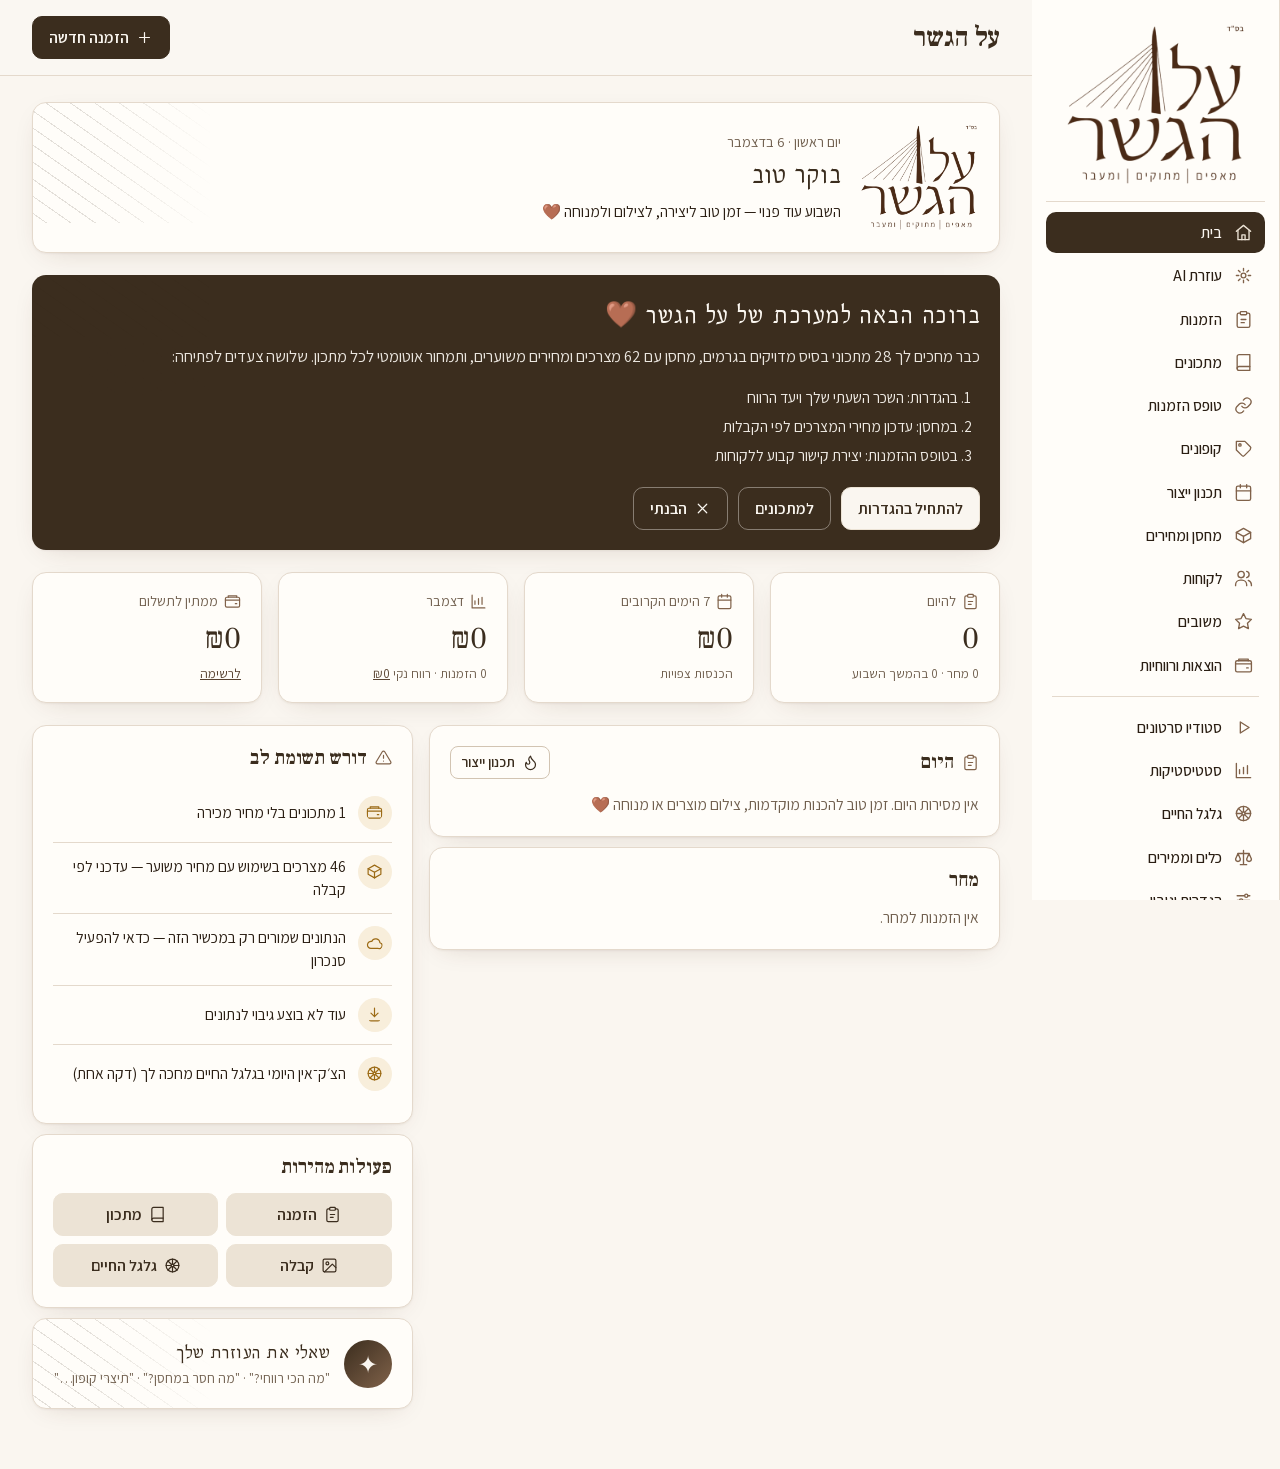
==== index.html @ c39e39f9 "﻿מתכונים: סופגניות דובאי (בצק "הסופגניות שלי" + קרם פיסטוק, גנאש וקדאיף) - מצרכים חדשים במחסן: מחית " ====
﻿<!doctype html>
<html lang="he" dir="rtl">
<head>
  <meta charset="utf-8">
  <meta name="viewport" content="width=device-width, initial-scale=1, viewport-fit=cover">
  <title>על הגשר · ניהול</title>
  <meta name="theme-color" content="#3b2d1e">
  <meta http-equiv="Content-Security-Policy" content="default-src 'self'; script-src 'self' 'wasm-unsafe-eval'; style-src 'self' 'unsafe-inline'; font-src 'self'; img-src 'self' data: blob: https://al-hagesher.github.io; connect-src 'self' blob: https://atyvnyfadjzedcdrrwpl.supabase.co; media-src 'self' blob: data:; worker-src 'self'; base-uri 'none'; object-src 'none'">
  <meta name="referrer" content="no-referrer">
  <meta name="apple-mobile-web-app-capable" content="yes">
  <meta name="apple-mobile-web-app-title" content="על הגשר">
  <link rel="icon" href="assets/icon-192.png">
  <link rel="apple-touch-icon" href="assets/apple-touch-icon.png">
  <link rel="apple-touch-startup-image" media="screen and (device-width: 430px) and (device-height: 932px) and (-webkit-device-pixel-ratio: 3) and (orientation: portrait)" href="assets/splash/1290x2796.png">
  <link rel="apple-touch-startup-image" media="screen and (device-width: 393px) and (device-height: 852px) and (-webkit-device-pixel-ratio: 3) and (orientation: portrait)" href="assets/splash/1179x2556.png">
  <link rel="apple-touch-startup-image" media="screen and (device-width: 428px) and (device-height: 926px) and (-webkit-device-pixel-ratio: 3) and (orientation: portrait)" href="assets/splash/1284x2778.png">
  <link rel="apple-touch-startup-image" media="screen and (device-width: 390px) and (device-height: 844px) and (-webkit-device-pixel-ratio: 3) and (orientation: portrait)" href="assets/splash/1170x2532.png">
  <link rel="apple-touch-startup-image" media="screen and (device-width: 375px) and (device-height: 812px) and (-webkit-device-pixel-ratio: 3) and (orientation: portrait)" href="assets/splash/1125x2436.png">
  <link rel="apple-touch-startup-image" media="screen and (device-width: 414px) and (device-height: 896px) and (-webkit-device-pixel-ratio: 3) and (orientation: portrait)" href="assets/splash/1242x2688.png">
  <link rel="apple-touch-startup-image" media="screen and (device-width: 414px) and (device-height: 896px) and (-webkit-device-pixel-ratio: 2) and (orientation: portrait)" href="assets/splash/828x1792.png">
  <link rel="apple-touch-startup-image" media="screen and (device-width: 375px) and (device-height: 667px) and (-webkit-device-pixel-ratio: 2) and (orientation: portrait)" href="assets/splash/750x1334.png">
  <link rel="apple-touch-startup-image" media="screen and (device-width: 402px) and (device-height: 874px) and (-webkit-device-pixel-ratio: 3) and (orientation: portrait)" href="assets/splash/1206x2622.png">
  <link rel="apple-touch-startup-image" media="screen and (device-width: 440px) and (device-height: 956px) and (-webkit-device-pixel-ratio: 3) and (orientation: portrait)" href="assets/splash/1320x2868.png">
  <meta name="mobile-web-app-capable" content="yes">
  <meta name="apple-mobile-web-app-status-bar-style" content="black-translucent">
  <link rel="manifest" href="manifest.webmanifest">
  <link href="css/fonts.css" rel="stylesheet">
  <link rel="stylesheet" href="css/style.css?v=202611161000">
  <script src="js/theme.js?v=202611161000"></script>
</head>
<body>
  <div id="splash" aria-hidden="true">
    <img class="splash-logo" src="assets/logo-cream.png" alt="">
    <div class="splash-shine"></div>
    <div class="splash-bar"></div>
  </div>
  <div class="app">
    <aside class="sidebar" id="sidebar">
      <a class="brand" href="#/" aria-label="על הגשר — בית"><img src="assets/logo-brown.png" alt="על הגשר — מאפים, מתוקים ומעבר"></a>
      <nav class="nav" id="nav"></nav>
      <div class="side-foot"><a href="#/settings" data-sync-status class="sync-pill off"></a></div>
    </aside>
    <div class="scrim"></div>
    <div class="main-wrap">
      <header class="topbar">
        <img class="mini-logo" src="assets/icon-192.png" alt="">
        <h1 id="pageTitle">על הגשר</h1>
        <a href="#/settings" data-sync-status class="sync-pill off sync-top" aria-label="מצב סנכרון"></a>
        <div id="topActions"></div>
      </header>
      <main id="main"></main>
    </div>
    <nav class="tabbar" id="tabbar"></nav>
  </div>
  <div id="toast" role="status"></div>
  <dialog id="modal"></dialog>

  <script src="js/core.js?v=202611161000"></script>
  <script src="js/seed.js?v=202611161000"></script>
  <script src="js/library.js?v=202611161000"></script>
  <script src="js/ui.js?v=202611161000"></script>
  <script src="js/sync.js?v=202611161000"></script>
  <script src="js/receipts.js?v=202611161000"></script>
  <script src="js/video-plan.js?v=202611161000"></script>
  <script src="js/video-analyze.js?v=202611161000"></script>
<script src="js/video-voice.js?v=202611161000"></script>
  <script src="js/music.js?v=202611161000"></script>
  <script src="js/video-render.js?v=202611161000"></script>
  <script src="js/form.js?v=202611161000"></script>
  <script src="js/pages/dashboard.js?v=202611161000"></script>
  <script src="js/pages/recipes.js?v=202611161000"></script>
  <script src="js/pages/pantry.js?v=202611161000"></script>
  <script src="js/pages/orders.js?v=202611161000"></script>
  <script src="js/pages/coupons.js?v=202611161000"></script>
  <script src="js/pages/assistant.js?v=202611161000"></script>
  <script src="js/pages/production.js?v=202611161000"></script>
  <script src="js/pages/customers.js?v=202611161000"></script>
  <script src="js/pages/feedback.js?v=202611161000"></script>
  <script src="js/pages/expenses.js?v=202611161000"></script>
  <script src="js/pages/video.js?v=202611161000"></script>
  <script src="js/pages/stats.js?v=202611161000"></script>
  <script src="js/pages/wheel.js?v=202611161000"></script>
  <script src="js/pages/tools.js?v=202611161000"></script>
  <script src="js/pages/settings.js?v=202611161000"></script>
  <script src="js/app.js?v=202611161000"></script>
</body>
</html>
---- css/fonts.css ----
/* פונטים מקומיים (OFL) — בלי תלות בשרתי גוגל, כדי שהאתר יעבוד גם מאחורי סינון */
/* hebrew */
@font-face {
  font-family: 'Assistant';
  font-style: normal;
  font-weight: 300;
  font-display: swap;
  src: url(../assets/fonts/Assistant-hebrew.woff2) format('woff2');
  unicode-range: U+0307-0308, U+0590-05FF, U+200C-2010, U+20AA, U+25CC, U+FB1D-FB4F;
}
/* latin */
@font-face {
  font-family: 'Assistant';
  font-style: normal;
  font-weight: 300;
  font-display: swap;
  src: url(../assets/fonts/Assistant-latin.woff2) format('woff2');
  unicode-range: U+0000-00FF, U+0131, U+0152-0153, U+02BB-02BC, U+02C6, U+02DA, U+02DC, U+0304, U+0308, U+0329, U+2000-206F, U+20AC, U+2122, U+2191, U+2193, U+2212, U+2215, U+FEFF, U+FFFD;
}
/* hebrew */
@font-face {
  font-family: 'Assistant';
  font-style: normal;
  font-weight: 400;
  font-display: swap;
  src: url(../assets/fonts/Assistant-hebrew.woff2) format('woff2');
  unicode-range: U+0307-0308, U+0590-05FF, U+200C-2010, U+20AA, U+25CC, U+FB1D-FB4F;
}
/* latin */
@font-face {
  font-family: 'Assistant';
  font-style: normal;
  font-weight: 400;
  font-display: swap;
  src: url(../assets/fonts/Assistant-latin.woff2) format('woff2');
  unicode-range: U+0000-00FF, U+0131, U+0152-0153, U+02BB-02BC, U+02C6, U+02DA, U+02DC, U+0304, U+0308, U+0329, U+2000-206F, U+20AC, U+2122, U+2191, U+2193, U+2212, U+2215, U+FEFF, U+FFFD;
}
/* hebrew */
@font-face {
  font-family: 'Assistant';
  font-style: normal;
  font-weight: 500;
  font-display: swap;
  src: url(../assets/fonts/Assistant-hebrew.woff2) format('woff2');
  unicode-range: U+0307-0308, U+0590-05FF, U+200C-2010, U+20AA, U+25CC, U+FB1D-FB4F;
}
/* latin */
@font-face {
  font-family: 'Assistant';
  font-style: normal;
  font-weight: 500;
  font-display: swap;
  src: url(../assets/fonts/Assistant-latin.woff2) format('woff2');
  unicode-range: U+0000-00FF, U+0131, U+0152-0153, U+02BB-02BC, U+02C6, U+02DA, U+02DC, U+0304, U+0308, U+0329, U+2000-206F, U+20AC, U+2122, U+2191, U+2193, U+2212, U+2215, U+FEFF, U+FFFD;
}
/* hebrew */
@font-face {
  font-family: 'Assistant';
  font-style: normal;
  font-weight: 600;
  font-display: swap;
  src: url(../assets/fonts/Assistant-hebrew.woff2) format('woff2');
  unicode-range: U+0307-0308, U+0590-05FF, U+200C-2010, U+20AA, U+25CC, U+FB1D-FB4F;
}
/* latin */
@font-face {
  font-family: 'Assistant';
  font-style: normal;
  font-weight: 600;
  font-display: swap;
  src: url(../assets/fonts/Assistant-latin.woff2) format('woff2');
  unicode-range: U+0000-00FF, U+0131, U+0152-0153, U+02BB-02BC, U+02C6, U+02DA, U+02DC, U+0304, U+0308, U+0329, U+2000-206F, U+20AC, U+2122, U+2191, U+2193, U+2212, U+2215, U+FEFF, U+FFFD;
}
/* hebrew */
@font-face {
  font-family: 'Assistant';
  font-style: normal;
  font-weight: 700;
  font-display: swap;
  src: url(../assets/fonts/Assistant-hebrew.woff2) format('woff2');
  unicode-range: U+0307-0308, U+0590-05FF, U+200C-2010, U+20AA, U+25CC, U+FB1D-FB4F;
}
/* latin */
@font-face {
  font-family: 'Assistant';
  font-style: normal;
  font-weight: 700;
  font-display: swap;
  src: url(../assets/fonts/Assistant-latin.woff2) format('woff2');
  unicode-range: U+0000-00FF, U+0131, U+0152-0153, U+02BB-02BC, U+02C6, U+02DA, U+02DC, U+0304, U+0308, U+0329, U+2000-206F, U+20AC, U+2122, U+2191, U+2193, U+2212, U+2215, U+FEFF, U+FFFD;
}
/* hebrew */
@font-face {
  font-family: 'Bellefair';
  font-style: normal;
  font-weight: 400;
  font-display: swap;
  src: url(../assets/fonts/Bellefair-hebrew.woff2) format('woff2');
  unicode-range: U+0307-0308, U+0590-05FF, U+200C-2010, U+20AA, U+25CC, U+FB1D-FB4F;
}
/* latin */
@font-face {
  font-family: 'Bellefair';
  font-style: normal;
  font-weight: 400;
  font-display: swap;
  src: url(../assets/fonts/Bellefair-latin.woff2) format('woff2');
  unicode-range: U+0000-00FF, U+0131, U+0152-0153, U+02BB-02BC, U+02C6, U+02DA, U+02DC, U+0304, U+0308, U+0329, U+2000-206F, U+20AC, U+2122, U+2191, U+2193, U+2212, U+2215, U+FEFF, U+FFFD;
}
/* hebrew */
@font-face {
  font-family: 'Frank Ruhl Libre';
  font-style: normal;
  font-weight: 400;
  font-display: swap;
  src: url(../assets/fonts/FrankRuhlLibre-hebrew.woff2) format('woff2');
  unicode-range: U+0307-0308, U+0590-05FF, U+200C-2010, U+20AA, U+25CC, U+FB1D-FB4F;
}
/* latin */
@font-face {
  font-family: 'Frank Ruhl Libre';
  font-style: normal;
  font-weight: 400;
  font-display: swap;
  src: url(../assets/fonts/FrankRuhlLibre-latin.woff2) format('woff2');
  unicode-range: U+0000-00FF, U+0131, U+0152-0153, U+02BB-02BC, U+02C6, U+02DA, U+02DC, U+0304, U+0308, U+0329, U+2000-206F, U+20AC, U+2122, U+2191, U+2193, U+2212, U+2215, U+FEFF, U+FFFD;
}
/* hebrew */
@font-face {
  font-family: 'Frank Ruhl Libre';
  font-style: normal;
  font-weight: 500;
  font-display: swap;
  src: url(../assets/fonts/FrankRuhlLibre-hebrew.woff2) format('woff2');
  unicode-range: U+0307-0308, U+0590-05FF, U+200C-2010, U+20AA, U+25CC, U+FB1D-FB4F;
}
/* latin */
@font-face {
  font-family: 'Frank Ruhl Libre';
  font-style: normal;
  font-weight: 500;
  font-display: swap;
  src: url(../assets/fonts/FrankRuhlLibre-latin.woff2) format('woff2');
  unicode-range: U+0000-00FF, U+0131, U+0152-0153, U+02BB-02BC, U+02C6, U+02DA, U+02DC, U+0304, U+0308, U+0329, U+2000-206F, U+20AC, U+2122, U+2191, U+2193, U+2212, U+2215, U+FEFF, U+FFFD;
}
/* hebrew */
@font-face {
  font-family: 'Frank Ruhl Libre';
  font-style: normal;
  font-weight: 700;
  font-display: swap;
  src: url(../assets/fonts/FrankRuhlLibre-hebrew.woff2) format('woff2');
  unicode-range: U+0307-0308, U+0590-05FF, U+200C-2010, U+20AA, U+25CC, U+FB1D-FB4F;
}
/* latin */
@font-face {
  font-family: 'Frank Ruhl Libre';
  font-style: normal;
  font-weight: 700;
  font-display: swap;
  src: url(../assets/fonts/FrankRuhlLibre-latin.woff2) format('woff2');
  unicode-range: U+0000-00FF, U+0131, U+0152-0153, U+02BB-02BC, U+02C6, U+02DA, U+02DC, U+0304, U+0308, U+0329, U+2000-206F, U+20AC, U+2122, U+2191, U+2193, U+2212, U+2215, U+FEFF, U+FFFD;
}
---- css/style.css ----
/* על הגשר — מערכת עיצוב לפי הלוגו: חום עמוק, נייר שמנת, קווי כבלים דקים */
:root {
  /* חום שוקולדי קהה — בלי גוון אדום, עמוק ומשוחק */
  --brown: #3b2d1e;
  --brown-2: #5a4432;
  --brown-3: #80624a;
  --caramel: #a8805a;
  --sand: #ece3d5;
  --sand-2: #f3ece2;
  --cream: #faf6f0;
  --paper: #fffdf9;
  --line: #e4d9cc;
  --line-2: #d2c4b2;
  --ink: #2a1e13;
  --muted: #705f4e;
  --ok: #4c7445; --ok-bg: #e9f1e4;
  --warn: #9c6b16; --warn-bg: #f8eedb;
  --bad: #a13d2d; --bad-bg: #f7e4df;
  --info: #496a87; --info-bg: #e6edf4;
  --serif: 'Frank Ruhl Libre', 'David', 'Times New Roman', serif;
  --sans: 'Assistant', 'Arial Hebrew', Arial, sans-serif;
  --display: 'Bellefair', 'Frank Ruhl Libre', serif;
  --r: 14px; --r-sm: 9px;
  --shadow: 0 1px 2px rgba(74, 42, 22, .05), 0 8px 28px -14px rgba(74, 42, 22, .22);
  --side: 248px;
  --field: #fff; --topbar: rgba(250, 247, 242, .92); --muted-bg: #eeeae5; --muted-fg: #7c7067; --cool: #ddd2c4; --glass: rgba(255, 253, 250, .9);
  color-scheme: light;
}
/* מצב כהה — אוטומטי לפי המכשיר, או ידני מההגדרות */
@media (prefers-color-scheme: dark) {
  :root:not([data-theme="light"]) {
    --brown: #ecd9c3; --brown-2: #dcc2a3; --brown-3: #c89f78; --caramel: #cf9d70;
    --sand: #3a2d23; --sand-2: #2d231c; --cream: #17110d; --paper: #211913; --line: #382b22; --line-2: #4b3b2f;
    --ink: #f2e8dc; --muted: #ab9683;
    --ok: #a3c999; --ok-bg: #23301f; --warn: #e3b763; --warn-bg: #362812; --bad: #f0a08d; --bad-bg: #3b1f19; --info: #a5c0d8; --info-bg: #1d2934;
    --field: #1a140f; --topbar: rgba(23, 17, 13, .9); --muted-bg: #2d2620; --muted-fg: #b3a597; --cool: #4a3c31; --glass: rgba(33, 25, 19, .9);
    --shadow: 0 1px 2px rgba(0, 0, 0, .3), 0 8px 28px -14px rgba(0, 0, 0, .6);
    color-scheme: dark;
  }
}
:root[data-theme="dark"] {
  --brown: #ecd9c3; --brown-2: #dcc2a3; --brown-3: #c89f78; --caramel: #cf9d70;
  --sand: #3a2d23; --sand-2: #2d231c; --cream: #17110d; --paper: #211913; --line: #382b22; --line-2: #4b3b2f;
  --ink: #f2e8dc; --muted: #ab9683;
  --ok: #a3c999; --ok-bg: #23301f; --warn: #e3b763; --warn-bg: #362812; --bad: #f0a08d; --bad-bg: #3b1f19; --info: #a5c0d8; --info-bg: #1d2934;
  --field: #1a140f; --topbar: rgba(23, 17, 13, .9); --muted-bg: #2d2620; --muted-fg: #b3a597; --cool: #4a3c31; --glass: rgba(33, 25, 19, .9);
  --shadow: 0 1px 2px rgba(0, 0, 0, .3), 0 8px 28px -14px rgba(0, 0, 0, .6);
  color-scheme: dark;
}
/* במצב כהה — הלוגו בגרסת השמנת */
@media (prefers-color-scheme: dark) { :root:not([data-theme="light"]) .brand img, :root:not([data-theme="light"]) .hero-logo { content: url(../assets/logo-cream.png); } }
:root[data-theme="dark"] .brand img, :root[data-theme="dark"] .hero-logo { content: url(../assets/logo-cream.png); }
* { box-sizing: border-box; }
html, body { margin: 0; }
html { overflow-x: clip; }
body {
  font-family: var(--sans); color: var(--ink); background: var(--cream);
  font-size: 15.5px; line-height: 1.5; -webkit-font-smoothing: antialiased;
}
h1, h2, h3, h4 { font-family: var(--serif); color: var(--brown); font-weight: 500; margin: 0; line-height: 1.25; letter-spacing: -0.005em; }
h1 { font-weight: 700; letter-spacing: -0.015em; }
h2 { font-size: 1.5rem; font-weight: 600; } h3 { font-size: 1.2rem; font-weight: 600; } h4 { font-size: 1.02rem; font-weight: 600; }
/* פונט תצוגה — לכותרות חשובות (לוגו, hero, כרטיסי AI) */
.display, .brand-title { font-family: var(--display); font-weight: 400; letter-spacing: 0.01em; }
a { color: var(--brown-2); }
button, input, select, textarea { font: inherit; color: inherit; }
img { max-width: 100%; }
.num, .money { font-variant-numeric: tabular-nums; }
.muted { color: var(--muted); }
.small { font-size: .85rem; }
.nowrap { white-space: nowrap; }
.hide { display: none !important; }
.ic { width: 18px; height: 18px; flex: none; }
.kpi .lbl .ic, .card-h h3 .ic { width: 17px; height: 17px; color: var(--brown-3); }
svg.inl { width: 15px; height: 15px; vertical-align: -2px; }

/* ---------- מסך פתיחה ---------- */
#splash {
  /* זהה למסך הפתיחה של הטלפון (assets/splash) — כך המעבר חלק, בלי "לוגו מודבק על דף לבן" */
  position: fixed; inset: 0; z-index: 1000; overflow: hidden;
  background: radial-gradient(ellipse 75% 60% at 50% 42%, #503c28 0%, #3b2d1e 55%, #26180e 100%);
  transition: opacity .55s ease, visibility .55s; animation: splashFailsafe 0s 5s forwards;
}
#splash.done { opacity: 0; visibility: hidden; }
#splash.done .splash-logo { transform: translate(-50%, -50%) scale(1.04); }
#splash .splash-logo {
  position: absolute; top: 42%; left: 50%; transform: translate(-50%, -50%); width: min(56vw, 340px);
  transition: transform .55s ease; filter: drop-shadow(0 6px 24px rgba(0, 0, 0, .25));
}
/* ברק עדין שעובר על הלוגו */
#splash .splash-shine {
  position: absolute; top: 42%; left: 50%; transform: translate(-50%, -50%); width: min(56vw, 340px); aspect-ratio: 900 / 812; pointer-events: none;
  -webkit-mask: url(../assets/logo-cream.png) center / contain no-repeat; mask: url(../assets/logo-cream.png) center / contain no-repeat;
  background: linear-gradient(105deg, transparent 35%, rgba(255, 245, 230, .85) 50%, transparent 65%) -150% 0 / 250% 100% no-repeat;
  animation: splashShine 1.6s .2s ease-in-out both;
}
#splash .splash-bar { position: absolute; left: 50%; bottom: calc(14% + env(safe-area-inset-bottom)); transform: translateX(-50%); width: 84px; height: 2px; border-radius: 2px; background: rgba(244, 232, 216, .18); overflow: hidden; }
#splash .splash-bar::after { content: ''; position: absolute; top: 0; bottom: 0; width: 40%; background: #f4e8d8; border-radius: 2px; animation: splashBar 1.2s ease-in-out infinite; }
@keyframes splashShine { to { background-position: 250% 0; } }
@keyframes splashBar { from { right: -40%; } to { right: 100%; } }
@keyframes splashFailsafe { to { opacity: 0; visibility: hidden; } }

/* כותרת הבית */
.hero { display: flex; align-items: center; gap: 18px; padding: 22px 24px; }
.hero .hero-logo { width: 120px; flex: none; }
.hero .hero-date { color: var(--muted); font-size: .9rem; }
.hero h2 { font-size: 1.7rem; margin: 2px 0 6px; }
.hero p { margin: 0; color: var(--ink); }

/* ---------- מבנה ---------- */
.app { display: flex; min-height: 100vh; }
.sidebar {
  width: var(--side); flex: 0 0 var(--side); background: var(--paper); border-inline-start: 1px solid var(--line);
  position: sticky; top: 0; height: 100vh; display: flex; flex-direction: column; padding: 18px 14px; overflow-y: auto;
}
.brand { display: block; padding: 4px 18px 14px; border-bottom: 1px solid var(--line); margin-bottom: 10px; }
.brand img { width: 100%; display: block; }
.nav a {
  display: flex; align-items: center; gap: 12px; padding: 9px 12px; border-radius: 10px; color: var(--ink);
  text-decoration: none; font-weight: 500; margin-bottom: 2px; transition: background .15s;
}
.nav a svg { width: 19px; height: 19px; color: var(--brown-3); flex: none; }
.nav a:hover { background: var(--sand-2); }
.nav a.active { background: var(--brown); color: var(--cream); }
.nav a.active svg { color: var(--sand); }
.nav .sep { height: 1px; background: var(--line); margin: 10px 6px; }
.side-foot { margin-top: auto; padding: 12px 8px 0; font-size: .8rem; color: var(--muted); }
.main-wrap { flex: 1; min-width: 0; display: flex; flex-direction: column; }
.topbar {
  position: sticky; top: 0; z-index: 20; background: var(--topbar); backdrop-filter: blur(8px);
  display: flex; align-items: center; gap: 12px; padding: 16px 32px; border-bottom: 1px solid var(--line);
}
.topbar h1 { font-size: 1.7rem; flex: 1; }
/* אפליקציה מותקנת באייפון: התוכן מתחת לשורת המצב */
.topbar { padding-top: max(16px, env(safe-area-inset-top)); }
.sidebar { padding-top: max(18px, env(safe-area-inset-top)); }
.topbar .mini-logo { display: none; height: 38px; border-radius: 9px; }
#topActions { display: flex; gap: 8px; flex-wrap: wrap; }
main { padding: 26px 32px 60px; max-width: 1280px; width: 100%; }
.tabbar { display: none; }

/* קווי כבלים דקורטיביים — מוטיב הגשר */
.cables { position: relative; overflow: hidden; }
.cables::after {
  content: ''; position: absolute; inset-inline-end: -10px; top: -10px; width: 190px; height: 130px; pointer-events: none; opacity: .14;
  background: repeating-linear-gradient(35deg, transparent 0 13px, var(--brown) 13px 14px);
  -webkit-mask-image: linear-gradient(to left, transparent, #000 70%); mask-image: linear-gradient(to left, transparent, #000 70%);
}

/* ---------- רכיבים ---------- */
.grid { display: grid; gap: 16px; }
.g2 { grid-template-columns: repeat(2, minmax(0, 1fr)); }
.g3 { grid-template-columns: repeat(3, minmax(0, 1fr)); }
.g4 { grid-template-columns: repeat(4, minmax(0, 1fr)); }
.span2 { grid-column: span 2; }
.card { background: var(--paper); border: 1px solid var(--line); border-radius: var(--r); padding: 20px; box-shadow: var(--shadow); min-width: 0; }
.card.flat { box-shadow: none; }
.card-h { display: flex; align-items: center; justify-content: space-between; gap: 10px; margin-bottom: 14px; flex-wrap: wrap; }
.card-h h3 { display: flex; align-items: center; gap: 8px; }
.section { margin-bottom: 22px; }
.row { display: flex; align-items: center; gap: 10px; flex-wrap: wrap; }
.row.between { justify-content: space-between; }
.stack > * + * { margin-top: 10px; }
.spacer { flex: 1; }
.divider { height: 1px; background: var(--line); margin: 16px 0; }

.kpi { padding: 18px 20px; }
.kpi .lbl { color: var(--muted); font-size: .88rem; display: flex; align-items: center; gap: 6px; }
.kpi .val { font-family: var(--serif); font-size: 1.9rem; color: var(--brown); margin-top: 4px; font-variant-numeric: tabular-nums; }
.kpi .sub { font-size: .82rem; color: var(--muted); margin-top: 2px; }
.kpi .val.ok { color: var(--ok); } .kpi .val.bad { color: var(--bad); }

.btn {
  display: inline-flex; align-items: center; justify-content: center; gap: 7px; border: 1px solid var(--brown); background: var(--brown);
  color: var(--cream); padding: 9px 16px; border-radius: 10px; cursor: pointer; font-weight: 600; text-decoration: none; white-space: nowrap;
  transition: transform .08s, background .15s; min-height: 40px;
}
.btn:hover { background: var(--brown-2); }
.btn:active { transform: translateY(1px); }
.btn svg { width: 17px; height: 17px; }
.btn.ghost { background: transparent; color: var(--brown); border-color: var(--line-2); }
.btn.ghost:hover { background: var(--sand-2); }
.btn.soft { background: var(--sand); color: var(--brown); border-color: var(--sand); }
.btn.soft:hover { background: var(--line); }
.btn.danger { background: transparent; color: var(--bad); border-color: #e3c3bb; }
.btn.danger:hover { background: var(--bad-bg); }
.qa .btn { white-space: normal; min-width: 0; text-align: center; }
.day-row { display: flex; align-items: center; gap: 8px; padding: 6px 0; border-bottom: 1px solid var(--line); flex-wrap: wrap; }
.day-row input[type=time] { width: auto; flex: 1; min-width: 92px; }
.donut-wrap { display: flex; gap: 20px; align-items: center; flex-wrap: wrap; }
.btn.sm { padding: 5px 10px; min-height: 32px; font-size: .88rem; border-radius: 8px; }
.btn.wa { background: #2f7d4f; border-color: #2f7d4f; color: #fff; }
.icon-btn { background: none; border: 0; cursor: pointer; padding: 6px; border-radius: 8px; color: var(--brown-3); display: inline-flex; }
.icon-btn:hover { background: var(--sand-2); color: var(--brown); }
.icon-btn svg { width: 19px; height: 19px; }

.badge { display: inline-flex; align-items: center; gap: 4px; padding: 2px 10px; border-radius: 99px; font-size: .8rem; font-weight: 600; white-space: nowrap; background: var(--sand); color: var(--brown); }
.badge.ok { background: var(--ok-bg); color: var(--ok); }
.badge.warn { background: var(--warn-bg); color: var(--warn); }
.badge.bad { background: var(--bad-bg); color: var(--bad); }
.badge.info { background: var(--info-bg); color: var(--info); }
.badge.muted { background: var(--muted-bg); color: var(--muted-fg); }
.badge.brown { background: var(--brown); color: var(--cream); }
.chip { display: inline-block; padding: 2px 9px; border: 1px solid var(--line-2); border-radius: 99px; font-size: .8rem; color: var(--brown-2); }

/* טפסים */
.field { display: flex; flex-direction: column; gap: 5px; min-width: 0; }
.field > span { font-size: .85rem; color: var(--muted); font-weight: 600; }
.field small { color: var(--muted); font-size: .78rem; }
input[type=text], input[type=number], input[type=tel], input[type=date], input[type=time], input[type=search], input[type=url], input:not([type]), select, textarea {
  width: 100%; border: 1px solid var(--line-2); background: var(--field); border-radius: var(--r-sm); padding: 9px 11px; min-height: 40px;
  outline: none; transition: border .15s, box-shadow .15s;
}
textarea { resize: vertical; min-height: 70px; }
input:focus, select:focus, textarea:focus { border-color: var(--brown-3); box-shadow: 0 0 0 3px rgba(143, 96, 63, .15); }
input[type=number] { direction: ltr; text-align: right; }
input[type=tel] { direction: ltr; text-align: right; }
input[type=range] { width: 100%; accent-color: var(--brown); }
input[type=checkbox] { accent-color: var(--brown); width: 17px; height: 17px; }
.form-grid { display: grid; grid-template-columns: repeat(2, minmax(0, 1fr)); gap: 12px 14px; }
.form-grid.c3 { grid-template-columns: repeat(3, minmax(0, 1fr)); }
.form-grid.c4 { grid-template-columns: repeat(4, minmax(0, 1fr)); }
.form-grid .full { grid-column: 1 / -1; }
.seg { display: inline-flex; background: var(--sand-2); border: 1px solid var(--line); border-radius: 10px; padding: 3px; gap: 2px; flex-wrap: wrap; }
.seg button { border: 0; background: none; padding: 6px 13px; border-radius: 8px; cursor: pointer; font-weight: 600; color: var(--muted); }
.seg button.on { background: var(--paper); color: var(--brown); box-shadow: 0 1px 3px rgba(74, 42, 22, .15); }
.search { position: relative; flex: 1; min-width: 180px; max-width: 360px; }
.search svg { position: absolute; inset-inline-start: 11px; top: 50%; transform: translateY(-50%); width: 17px; color: var(--muted); }
.search input { padding-inline-start: 36px; }

/* טבלאות */
.table-wrap { overflow-x: auto; margin: 0 -4px; }
table { width: 100%; border-collapse: collapse; }
th { text-align: start; font-weight: 600; font-size: .82rem; color: var(--muted); padding: 8px 10px; border-bottom: 1px solid var(--line); white-space: nowrap; }
td { padding: 10px; border-bottom: 1px solid var(--line); vertical-align: middle; }
tr:last-child td { border-bottom: 0; }
tbody tr.click { cursor: pointer; }
tbody tr.click:hover { background: var(--sand-2); }
td.n, th.n { text-align: end; font-variant-numeric: tabular-nums; white-space: nowrap; }
tfoot td { font-weight: 700; border-top: 2px solid var(--line-2); }

/* רשימות */
.list-item { display: flex; align-items: center; gap: 12px; padding: 12px 4px; border-bottom: 1px solid var(--line); }
.list-item:last-child { border-bottom: 0; }
.list-item.click { cursor: pointer; border-radius: 8px; padding-inline: 8px; }
.list-item.click:hover { background: var(--sand-2); }
.list-item .main { flex: 1; min-width: 0; }
.list-item .t { font-weight: 600; }
.list-item .s { font-size: .85rem; color: var(--muted); overflow: hidden; text-overflow: ellipsis; white-space: nowrap; }
.date-box { width: 50px; flex: none; text-align: center; border: 1px solid var(--line-2); border-radius: 10px; padding: 4px 0; background: var(--paper); }
.date-box b { display: block; font-family: var(--serif); font-size: 1.25rem; color: var(--brown); line-height: 1.1; }
.date-box span { font-size: .72rem; color: var(--muted); }
.empty { text-align: center; padding: 34px 16px; color: var(--muted); }
.empty h3 { margin-bottom: 6px; }

/* מתכונים */
.recipe-grid { display: grid; grid-template-columns: repeat(auto-fill, minmax(240px, 1fr)); gap: 16px; }
.recipe-card { padding: 0; overflow: hidden; cursor: pointer; transition: transform .15s, box-shadow .15s; display: flex; flex-direction: column; }
.recipe-card:hover { transform: translateY(-2px); }
.recipe-card .ph { aspect-ratio: 16/10; background: var(--sand-2); display: flex; align-items: center; justify-content: center; overflow: hidden; position: relative; }
.recipe-card .ph img { width: 100%; height: 100%; object-fit: cover; }
.recipe-card .ph .init { font-family: var(--serif); font-size: 2.6rem; color: var(--caramel); }
.recipe-card .body { padding: 14px 16px 16px; display: flex; flex-direction: column; gap: 6px; flex: 1; }
.recipe-card .meta { display: flex; gap: 12px; font-size: .84rem; color: var(--muted); flex-wrap: wrap; }
.recipe-card .meta span { display: inline-flex; align-items: center; gap: 4px; }
.recipe-card .meta svg { width: 14px; height: 14px; }
.recipe-card .fav { position: absolute; top: 8px; inset-inline-start: 8px; background: var(--glass); border-radius: 50%; }
.fav.on svg { fill: var(--caramel); color: var(--caramel); }
.recipe-hero { display: grid; grid-template-columns: 300px 1fr; gap: 22px; align-items: start; }
.recipe-hero .ph { aspect-ratio: 4/3; border-radius: var(--r); overflow: hidden; background: var(--sand-2); display: flex; align-items: center; justify-content: center; }
.recipe-hero .ph img { width: 100%; height: 100%; object-fit: cover; }
.install-steps { margin: 0; padding-inline-start: 20px; line-height: 2; }
.photo-edit { position: relative; }
.photo-actions { position: absolute; inset-inline: 10px; bottom: 10px; display: flex; gap: 6px; flex-wrap: wrap; justify-content: flex-start; }
.photo-actions .btn { box-shadow: 0 2px 10px rgba(0, 0, 0, .25); }
.photo-actions .btn.ghost { background: var(--glass); }
.cols-main { grid-template-columns: minmax(0, 1.5fr) minmax(0, 1fr); }
.form-grid.c5 { grid-template-columns: repeat(5, minmax(0, 1fr)); }
@media (max-width: 860px) { .cols-main { grid-template-columns: minmax(0, 1fr); } .form-grid.c5 { grid-template-columns: repeat(2, minmax(0, 1fr)); } }
.recipe-cols { grid-template-columns: minmax(0, 1.25fr) minmax(0, 1fr); }
@media (max-width: 1180px) { .recipe-cols { grid-template-columns: minmax(0, 1fr); } }
.ing-table td { padding: 8px 6px; }
.ing-table .q { font-weight: 700; color: var(--brown); white-space: nowrap; font-variant-numeric: tabular-nums; }
.ing-section td { background: var(--sand-2); font-family: var(--serif); color: var(--brown); font-size: 1rem; padding: 6px 8px; }
.steps { counter-reset: s; list-style: none; padding: 0; margin: 0; }
.steps li { counter-increment: s; position: relative; padding: 4px 42px 12px 0; }
.steps li::before {
  content: counter(s); position: absolute; right: 0; top: 2px; width: 28px; height: 28px; border-radius: 50%;
  border: 1px solid var(--brown-3); color: var(--brown); font-family: var(--serif); display: flex; align-items: center; justify-content: center; font-size: .95rem;
}
.time-bar { display: flex; height: 12px; border-radius: 99px; overflow: hidden; background: var(--sand); }
.time-bar i { display: block; height: 100%; }
.legend { display: flex; flex-wrap: wrap; gap: 6px 14px; font-size: .82rem; color: var(--muted); }
.legend span { display: inline-flex; align-items: center; gap: 5px; }
.legend i { width: 10px; height: 10px; border-radius: 3px; display: inline-block; }
.cost-row { display: flex; justify-content: space-between; padding: 6px 0; border-bottom: 1px dashed var(--line); }
.cost-row:last-child { border: 0; }
.cost-row.total { font-weight: 700; color: var(--brown); border-top: 1px solid var(--line-2); border-bottom: 0; margin-top: 4px; padding-top: 10px; }
.verdict { border-radius: var(--r); padding: 16px 18px; display: flex; gap: 14px; align-items: center; }
.verdict.ok { background: var(--ok-bg); color: var(--ok); }
.verdict.warn { background: var(--warn-bg); color: var(--warn); }
.verdict.bad { background: var(--bad-bg); color: var(--bad); }
.verdict.none { background: var(--sand-2); color: var(--brown); }
.verdict .big { font-family: var(--serif); font-size: 1.9rem; line-height: 1; }
.price-tiers { display: grid; grid-template-columns: repeat(3, 1fr); gap: 10px; }
.price-tiers > div { border: 1px solid var(--line); border-radius: 12px; padding: 12px; text-align: center; background: var(--paper); }
.price-tiers > div.rec { border-color: var(--brown); box-shadow: 0 0 0 1px var(--brown) inset; }
.price-tiers b { display: block; font-family: var(--serif); font-size: 1.5rem; color: var(--brown); }
.price-tiers span { font-size: .8rem; color: var(--muted); }

/* עורך מצרכים במתכון */
.line-row { display: grid; grid-template-columns: minmax(0, 2.2fr) 90px 100px minmax(0, 1.2fr) 34px; gap: 8px; align-items: center; margin-bottom: 8px; }
.line-row.head { font-size: .78rem; color: var(--muted); font-weight: 600; margin-bottom: 4px; }
.rc-row { display: grid; grid-template-columns: minmax(0, 1.4fr) minmax(0, 1.4fr) 170px 90px 34px; gap: 8px; align-items: center; margin-bottom: 8px; }
.rc-row.head { margin-bottom: 4px; font-weight: 600; }
@media (max-width: 860px) { .rc-row { grid-template-columns: minmax(0, 1fr) minmax(0, 1fr); padding: 8px; border: 1px solid var(--line); border-radius: 10px; } .rc-row.head { display: none; } .rc-row > :nth-child(5) { justify-self: end; } }
.item-row { display: block; padding: 10px; border: 1px solid var(--line); border-radius: 10px; margin-bottom: 8px; background: #fff; }
.item-row .item-main { display: grid; grid-template-columns: minmax(0, 2.4fr) 80px 100px 90px 34px; gap: 8px; align-items: center; }
.item-row .item-desc { width: 100%; margin-top: 6px; font-size: .9rem; padding: 6px 8px; border: 1px solid var(--line); border-radius: 8px; box-sizing: border-box; resize: vertical; min-height: 34px; font-family: inherit; }
.pick-list { max-height: 55vh; overflow-y: auto; border: 1px solid var(--line); border-radius: 10px; padding: 4px; }
.pick-row { display: flex; align-items: center; gap: 10px; padding: 8px 10px; border-radius: 8px; cursor: pointer; }
.pick-row:hover { background: var(--cream); }
.pick-row input[type=checkbox] { width: 18px; height: 18px; accent-color: var(--brown); }
.pick-row .pr-name { flex: 1; }
.pick-row .pr-price { color: var(--muted); font-variant-numeric: tabular-nums; }

/* עוזרת AI */
.assistant-wrap { display: flex; flex-direction: column; height: calc(100vh - 160px); max-height: 900px; }
.chat-box { flex: 1; overflow-y: auto; padding: 16px; display: flex; flex-direction: column; gap: 10px; background: var(--cream); border-radius: 14px; border: 1px solid var(--line); margin-bottom: 10px; }
.chat-empty { text-align: center; padding: 30px 10px; }
.chat-suggestions { display: flex; flex-wrap: wrap; gap: 8px; justify-content: center; margin-top: 14px; }
.msg { max-width: 85%; padding: 10px 14px; border-radius: 14px; line-height: 1.5; word-wrap: break-word; white-space: normal; }
.msg-u { align-self: flex-start; background: var(--brown); color: var(--cream); border-bottom-right-radius: 4px; }
.msg-a { align-self: flex-end; background: #fff; border: 1px solid var(--line); border-bottom-left-radius: 4px; }
.msg-a.err { border-color: var(--bad); color: var(--bad); }
.msg-a code { background: var(--cream); padding: 1px 6px; border-radius: 4px; font-family: ui-monospace, monospace; font-size: .92em; }
.msg-a.loading { display: inline-flex; gap: 6px; }
.msg-a.loading span { width: 8px; height: 8px; background: var(--brown); border-radius: 50%; opacity: .3; animation: dot 1.4s infinite; }
.msg-a.loading span:nth-child(2) { animation-delay: .2s; } .msg-a.loading span:nth-child(3) { animation-delay: .4s; }
@keyframes dot { 0%, 80%, 100% { opacity: .3; transform: scale(.8); } 40% { opacity: 1; transform: scale(1); } }
.chat-input { display: flex; gap: 8px; align-items: flex-end; }
.chat-input textarea { flex: 1; padding: 10px 12px; border: 1px solid var(--line); border-radius: 12px; font-family: inherit; font-size: 1rem; resize: none; min-height: 44px; max-height: 180px; }
.msg-tool { align-self: center; max-width: 92%; background: #fff8ef; border: 1px solid var(--caramel); border-radius: 10px; padding: 8px 12px; font-size: .88rem; color: var(--brown); }
.msg-tool.err { background: #fff0ef; border-color: var(--bad); color: var(--bad); }
.msg-tool details summary { cursor: pointer; }
.msg-tool pre { background: var(--cream); padding: 8px; border-radius: 6px; overflow-x: auto; max-height: 200px; overflow-y: auto; }
.msg-approval { align-self: center; max-width: 95%; background: var(--sand); border: 2px solid var(--brown); border-radius: 12px; padding: 12px 16px; font-weight: 500; }
.msg-img { display: block; max-width: 220px; max-height: 320px; border-radius: 8px; margin-bottom: 6px; object-fit: cover; }
.chat-attach { display: flex; gap: 8px; flex-wrap: wrap; margin-top: 8px; }
.chat-attach-item { position: relative; display: inline-block; }
.chat-attach-item img { max-width: 120px; max-height: 120px; border-radius: 8px; border: 1px solid var(--line); object-fit: cover; }
.chat-attach-item .icon-btn { position: absolute; top: -8px; right: -8px; background: var(--bad); color: #fff; border-radius: 50%; padding: 4px; width: 24px; height: 24px; }
.msg-approval.resolved { background: transparent; border: 1px solid var(--line); color: var(--muted); font-weight: 400; font-size: .88rem; padding: 6px 12px; }

/* שלב במתכון — טיימר בצד */
.step-line { display: flex; gap: 10px; align-items: flex-start; justify-content: space-between; flex-wrap: wrap; }
.step-line .step-text { flex: 1 1 60%; min-width: 0; }
.step-line .step-actions { display: inline-flex; gap: 8px; align-items: center; flex-wrap: wrap; flex-shrink: 0; }
.step-line .step-actions .btn.sm { padding: 4px 10px; font-size: .85rem; }

/* מצב בישול */
.cook { position: fixed; inset: 0; background: var(--cream); z-index: 100; overflow-y: auto; padding: 24px; }
.cook-inner { max-width: 900px; margin: 0 auto; }
.cook .steps li { font-size: 1.25rem; padding-bottom: 18px; cursor: pointer; }
.cook .steps li.done { opacity: .4; text-decoration: line-through; }
.cook .ing-check { display: flex; align-items: center; gap: 10px; padding: 9px 0; border-bottom: 1px solid var(--line); font-size: 1.15rem; cursor: pointer; }
.cook .ing-check.done { opacity: .45; text-decoration: line-through; }

/* טיימרים */
.timers { position: fixed; bottom: 18px; left: 18px; z-index: 120; display: flex; flex-direction: column; gap: 8px; }
.timer-pill { background: var(--brown); color: var(--cream); padding: 9px 14px; border-radius: 99px; display: flex; gap: 10px; align-items: center; box-shadow: var(--shadow); font-variant-numeric: tabular-nums; }
.timer-pill.done { background: var(--bad); animation: pulse 1s infinite; }
.timer-pill button { background: none; border: 0; color: inherit; cursor: pointer; padding: 0; display: inline-flex; }
.timer-pill svg { width: 16px; height: 16px; }
@keyframes pulse { 50% { transform: scale(1.05); } }

/* לוח שנה */
.cal { display: grid; grid-template-columns: repeat(7, 1fr); gap: 4px; }
.cal .dh { text-align: center; font-size: .8rem; color: var(--muted); font-weight: 600; padding: 4px; }
.cal .d { min-height: 86px; border: 1px solid var(--line); border-radius: 10px; padding: 5px 6px; background: var(--paper); cursor: pointer; display: flex; flex-direction: column; gap: 3px; overflow: hidden; }
.cal .d:hover { border-color: var(--brown-3); }
.cal .d.out { opacity: .4; }
.cal .d.today { border-color: var(--brown); box-shadow: 0 0 0 1px var(--brown) inset; }
.cal .d.sel { background: var(--sand); }
.cal .d .n { font-size: .82rem; color: var(--muted); font-weight: 600; }
.cal .d .o { font-size: .74rem; background: var(--sand); color: var(--brown); border-radius: 5px; padding: 1px 5px; white-space: nowrap; overflow: hidden; text-overflow: ellipsis; }
.cal .d .o.st-ready { background: var(--ok-bg); color: var(--ok); }
.cal .d .o.st-new { background: var(--info-bg); color: var(--info); }
.cal .d .o.st-delivered { background: var(--muted-bg); color: var(--muted-fg); }

/* גרפים */
.chart { width: 100%; display: block; overflow: visible; }
.chart text { font-family: var(--sans); fill: var(--muted); font-size: 11px; }
.chart .val { fill: var(--brown); font-weight: 700; }
.hbar { display: grid; grid-template-columns: minmax(0, 36%) minmax(24px, 1fr) auto; gap: 10px; align-items: center; padding: 5px 0; font-size: .9rem; }
.hbar .track { height: 10px; background: var(--sand-2); border-radius: 99px; overflow: hidden; }
.hbar .fill { height: 100%; background: var(--brown-3); border-radius: 99px; }
.hbar .name { overflow: hidden; text-overflow: ellipsis; white-space: nowrap; }
.hbar .v { font-variant-numeric: tabular-nums; font-weight: 600; color: var(--brown); }
.insight { display: flex; gap: 12px; padding: 12px 0; border-bottom: 1px solid var(--line); }
.insight:last-child { border-bottom: 0; }
.insight .ic { width: 34px; height: 34px; border-radius: 50%; flex: none; display: flex; align-items: center; justify-content: center; background: var(--sand); color: var(--brown); }
.insight .ic svg { width: 17px; height: 17px; }
.insight.good .ic { background: var(--ok-bg); color: var(--ok); }
.insight.alert .ic { background: var(--warn-bg); color: var(--warn); }

/* גלגל החיים */
.wheel-wrap { display: grid; grid-template-columns: minmax(0, 1.1fr) minmax(0, 1fr); gap: 22px; align-items: start; }
.wheel-svg { width: 100%; max-width: 520px; margin: 0 auto; display: block; }
.wheel-svg text { font-family: var(--sans); font-size: 12.5px; fill: var(--brown); font-weight: 600; }
.area-slider { padding: 10px 0; border-bottom: 1px solid var(--line); }
.area-slider:last-child { border-bottom: 0; }
.area-slider .top { display: flex; justify-content: space-between; align-items: baseline; gap: 10px; }
.area-slider .score { font-family: var(--serif); font-size: 1.4rem; color: var(--brown); min-width: 26px; text-align: center; }
.area-slider .hint { font-size: .8rem; color: var(--muted); }

/* דיאלוג */
dialog#modal {
  border: 0; border-radius: 18px; padding: 0; width: min(760px, calc(100vw - 24px)); max-height: calc(100vh - 40px);
  background: var(--paper); color: var(--ink); box-shadow: 0 30px 80px -20px rgba(47, 29, 17, .45); overflow: hidden;
}
dialog#modal.wide { width: min(980px, calc(100vw - 24px)); }
dialog#modal.narrow { width: min(460px, calc(100vw - 24px)); }
dialog::backdrop { background: rgba(47, 29, 17, .38); backdrop-filter: blur(2px); }
.m-wrap { display: flex; flex-direction: column; max-height: calc(100vh - 40px); }
.m-head { display: flex; align-items: center; justify-content: space-between; padding: 18px 22px; border-bottom: 1px solid var(--line); }
.m-head h2 { font-size: 1.35rem; }
.m-body { padding: 20px 22px; overflow-y: auto; }
.m-foot { display: flex; gap: 10px; justify-content: flex-start; padding: 14px 22px; border-top: 1px solid var(--line); background: var(--sand-2); flex-wrap: wrap; }
.m-foot .spacer { flex: 1; }

#toast { position: fixed; bottom: 24px; left: 50%; transform: translateX(-50%) translateY(30px); background: var(--brown); color: var(--cream); padding: 11px 20px; border-radius: 12px; opacity: 0; transition: .25s; z-index: 300; pointer-events: none; box-shadow: var(--shadow); }
#toast.show { opacity: 1; transform: translateX(-50%) translateY(0); }
#toast.has-action { pointer-events: auto; display: flex; align-items: center; gap: 14px; }
#toast button { background: none; border: 0; color: var(--caramel); font: inherit; font-weight: 700; cursor: pointer; padding: 4px 6px; }
:focus-visible { outline: 2px solid var(--caramel); outline-offset: 2px; border-radius: 6px; }
input:focus-visible, select:focus-visible, textarea:focus-visible { outline: none; }
@media (prefers-reduced-motion: reduce) { *, *::before, *::after { transition: none !important; animation: none !important; scroll-behavior: auto !important; } }
@media (pointer: coarse) { .icon-btn { min-width: 40px; min-height: 40px; justify-content: center; align-items: center; } .btn.sm { min-height: 38px; } .seg button { min-height: 38px; } }

.notice { background: var(--warn-bg); color: var(--warn); border-radius: 12px; padding: 12px 14px; font-size: .9rem; display: flex; gap: 10px; align-items: flex-start; }
.notice.info { background: var(--info-bg); color: var(--info); }
.notice svg { width: 18px; height: 18px; flex: none; margin-top: 2px; }
.welcome { background: var(--brown); color: var(--cream); border: 0; }
.welcome h2 { color: var(--cream); }
.welcome .btn.ghost { color: var(--cream); border-color: color-mix(in srgb, var(--cream) 40%, transparent); }
.welcome .btn.soft { background: var(--cream); }

.nav-badge { font-style: normal; background: var(--caramel); color: #fff; font-size: .72rem; font-weight: 700; min-width: 20px; height: 20px; border-radius: 99px; display: inline-flex; align-items: center; justify-content: center; padding: 0 6px; margin-inline-start: auto; }
.tabbar .nav-badge { position: absolute; margin: 0; transform: translate(-14px, -2px); min-width: 17px; height: 17px; font-size: .66rem; }
.tabbar a { position: relative; }
.form-products td { padding: 6px; } .form-products input:not([type=checkbox]) { min-height: 34px; padding: 5px 8px; }

/* סנכרון */
.sync-pill { display: inline-flex; align-items: center; gap: 6px; font-size: .8rem; color: var(--muted); text-decoration: none; padding: 4px 10px; border-radius: 99px; background: var(--sand-2); }
.sync-pill .ic { width: 15px; height: 15px; }
.sync-pill.ok .ic { color: var(--ok); } .sync-pill.warn .ic { color: var(--warn); } .sync-pill.bad { background: var(--bad-bg); color: var(--bad); }
.sync-top { display: none; }
.qr { background: #fff; padding: 12px; border-radius: 12px; border: 1px solid var(--line); display: inline-block; }
.qr img, .qr canvas { display: block; width: 180px; height: 180px; }

/* ---------- בונה טופס ההזמנות ---------- */
.sr-only { position: absolute; width: 1px; height: 1px; overflow: hidden; clip: rect(0 0 0 0); white-space: nowrap; }
.fp-top { display: grid; grid-template-columns: 1fr auto; gap: 22px; align-items: start; }
.fp-qr { text-align: center; }
.fp-qr .qr img, .fp-qr .qr canvas { width: 150px; height: 150px; }
.fp-ready { margin-top: 16px; padding: 12px 14px; border-radius: 12px; background: var(--sand-2); border: 1px solid var(--line); font-size: .9rem; }
.fp-ready.ok { display: flex; align-items: center; gap: 8px; background: var(--ok-bg); color: var(--ok); border-color: transparent; }
.fp-ready.ok .ic { width: 18px; height: 18px; }
.fp-ready ul { list-style: none; margin: 8px 0 0; padding: 0; display: grid; gap: 6px; }
.fp-ready li { display: flex; gap: 10px; align-items: baseline; justify-content: space-between; padding-inline-start: 16px; position: relative; }
.fp-ready li::before { content: ''; position: absolute; inset-inline-start: 0; top: .5em; width: 8px; height: 8px; border-radius: 50%; background: var(--info); }
.fp-ready li.bad::before { background: var(--bad); } .fp-ready li.warn::before { background: var(--warn); }
.fp-ready li.bad span { font-weight: 600; }
.fp-link { border: 0; background: none; padding: 0; color: var(--caramel); font: inherit; font-weight: 700; cursor: pointer; text-decoration: underline; text-underline-offset: 3px; white-space: nowrap; }
.fp-tabs { margin-bottom: 14px; }
.fp-tools { display: flex; gap: 10px; align-items: center; flex-wrap: wrap; }
.fp-tools input[type=search] { flex: 1; min-width: 160px; }
.fp-bulk { display: flex; gap: 8px; align-items: center; flex-wrap: wrap; margin-top: 12px; padding: 8px 12px; border-radius: 12px; background: var(--brown); color: var(--cream); position: sticky; bottom: 14px; z-index: 4; box-shadow: 0 6px 20px rgba(59, 45, 30, .3); }
.fp-bulk b { margin-inline-end: 4px; }
.fp-bulk .btn.ghost { color: var(--cream); border-color: rgba(255, 255, 255, .35); }
.fp-bulk.none { background: none; color: inherit; padding: 0; position: static; box-shadow: none; }
.fp-cat { display: flex; align-items: center; gap: 8px; margin: 18px 0 6px; padding-bottom: 6px; border-bottom: 2px solid var(--line-2); font-family: var(--display); font-size: 1.02rem; color: var(--brown); }
.fp-cat .fp-move { margin-inline-start: auto; flex-direction: row; }
.fp-row { display: flex; align-items: center; gap: 12px; padding: 9px 4px; border-bottom: 1px solid var(--line); }
.fp-row.off .fp-thumb, .fp-row.off .fp-main { opacity: .5; }
.fp-row > input[type=checkbox] { flex: none; width: 18px; height: 18px; }
.fp-thumb { flex: none; width: 52px; height: 52px; border-radius: 10px; overflow: hidden; background: var(--sand-2); display: grid; place-items: center; color: var(--muted); }
.fp-thumb img { width: 100%; height: 100%; object-fit: cover; display: block; }
.fp-thumb .ic { width: 20px; height: 20px; }
.fp-main { flex: 1; min-width: 0; border: 0; background: none; padding: 4px 0; text-align: start; font: inherit; color: inherit; cursor: pointer; display: grid; gap: 2px; border-radius: 8px; }
.fp-main:hover .fp-name { color: var(--caramel); }
.fp-name { font-weight: 700; display: flex; align-items: center; gap: 8px; flex-wrap: wrap; }
.fp-sub { font-size: .84rem; color: var(--muted); overflow: hidden; text-overflow: ellipsis; white-space: nowrap; }
.fp-sub b { color: var(--ink); } .fp-sub .bad { color: var(--bad); font-weight: 700; }
.fp-move { display: flex; flex-direction: column; gap: 2px; flex: none; }
.fp-move button { border: 1px solid var(--line); background: var(--paper); color: var(--muted); border-radius: 6px; width: 30px; height: 22px; font-size: .62rem; line-height: 1; cursor: pointer; padding: 0; }
.fp-move button:hover { color: var(--brown); border-color: var(--brown-3); }
.kz { display: inline-block; padding: 1px 9px; border-radius: 99px; font-size: .74rem; font-weight: 800; letter-spacing: .01em; }
.kz.parve { background: var(--ok-bg); color: var(--ok); } .kz.dairy { background: var(--info-bg); color: var(--info); }
.kz-seg button.on.parve { background: var(--ok); color: #fff; } .kz-seg button.on.dairy { background: var(--info); color: #fff; }
.switch { position: relative; display: inline-flex; flex: none; width: 44px; height: 26px; cursor: pointer; }
.switch input { position: absolute; inset: 0; width: 100%; height: 100%; margin: 0; opacity: 0; cursor: pointer; z-index: 1; }
.switch i { flex: 1; border-radius: 99px; background: var(--line-2); transition: background .15s; position: relative; }
.switch i::after { content: ''; position: absolute; top: 3px; inset-inline-start: 3px; width: 20px; height: 20px; border-radius: 50%; background: #fff; box-shadow: 0 1px 3px rgba(0, 0, 0, .25); transition: transform .15s; }
.switch input:checked + i { background: var(--ok); }
.switch input:checked + i::after { transform: translateX(-18px); }
.switch input:focus-visible + i { outline: 2px solid var(--caramel); outline-offset: 2px; }
.switch-row { display: inline-flex; align-items: center; gap: 10px; cursor: pointer; }

/* ---------- קופונים ---------- */
.cp-kpis { grid-template-columns: repeat(3, minmax(0, 1fr)); }
.cp-grid { display: grid; gap: 14px; grid-template-columns: repeat(auto-fill, minmax(300px, 1fr)); }
.cp-card { background: var(--paper); border: 1px solid var(--line); border-radius: var(--r); box-shadow: var(--shadow); padding: 16px; display: flex; flex-direction: column; gap: 10px; min-width: 0; }
.cp-card.off { box-shadow: none; background: var(--sand-2); }
.cp-card.off .cp-code, .cp-card.off .cp-val { opacity: .62; }
.cp-top { display: flex; align-items: center; gap: 8px; }
.cp-top .badge { margin-inline-start: auto; }
.cp-code { display: inline-flex; align-items: center; gap: 7px; min-width: 0; max-width: 100%; padding: 6px 12px; border: 1.5px dashed var(--brown-3); border-radius: 10px; background: var(--cream); color: var(--brown); font: inherit; font-weight: 700; font-size: 1.02rem; letter-spacing: .06em; direction: ltr; cursor: pointer; overflow: hidden; text-overflow: ellipsis; white-space: nowrap; }
.cp-code:hover { background: var(--sand); }
.cp-code svg { width: 15px; height: 15px; flex: none; opacity: .6; }
.cp-val { color: var(--brown-2); font-size: .93rem; line-height: 1.5; }
.cp-val b { font-family: var(--serif); font-size: 1.55rem; color: var(--brown); font-weight: 600; margin-inline-end: 3px; }
.cp-val span { color: var(--muted); }
.cp-tags { display: flex; flex-wrap: wrap; gap: 6px; }
.cp-use { font-size: .84rem; color: var(--muted); display: flex; flex-direction: column; gap: 5px; }
.cp-bar { height: 6px; border-radius: 99px; background: var(--sand); overflow: hidden; }
.cp-bar > i { display: block; height: 100%; border-radius: 99px; background: var(--ok); }
.cp-acts { display: flex; flex-wrap: wrap; gap: 6px; margin-top: auto; padding-top: 10px; border-top: 1px solid var(--line); }
.cp-acts .btn { flex: 1 1 auto; justify-content: center; }
.cp-opts { display: flex; flex-direction: column; gap: 8px; margin-top: 16px; }
.cp-opt { display: flex; align-items: flex-start; gap: 12px; padding: 11px 13px; border: 1px solid var(--line); border-radius: 12px; background: var(--paper); }
.cp-opt:has(input:checked) { border-color: var(--ok); background: var(--ok-bg); }
.cp-opt b { display: block; font-weight: 600; }
.cp-opt small { display: block; color: var(--muted); font-size: .82rem; line-height: 1.45; margin-top: 1px; }
.cp-orders { max-height: 240px; overflow-y: auto; }
.cp-orders .list-item { width: 100%; background: none; border-width: 0 0 1px; border-style: solid; border-color: var(--line); font: inherit; color: inherit; text-align: start; }
.cp-orders .list-item:last-of-type { border-bottom: 0; }
@media (max-width: 700px) {
  .cp-kpis { grid-template-columns: repeat(2, minmax(0, 1fr)); gap: 10px; }
  .cp-kpis > :last-child { grid-column: 1 / -1; }
  .cp-grid { grid-template-columns: minmax(0, 1fr); }
}
.fp-img { display: flex; align-items: center; gap: 12px; flex-wrap: wrap; }
.fp-img img { width: 84px; height: 84px; object-fit: cover; border-radius: 12px; border: 1px solid var(--line); }
.fp-phone { width: min(100%, 390px); margin: 0 auto; border: 9px solid var(--brown); border-radius: 34px; overflow: hidden; background: #fff; box-shadow: 0 10px 30px rgba(59, 45, 30, .22); }
.fp-phone iframe { display: block; width: 100%; height: min(680px, calc(100vh - 290px)); min-height: 380px; border: 0; }
@media (max-width: 700px) { .fp-phone { border-width: 0; border-radius: 14px; box-shadow: 0 0 0 1px var(--line); } .fp-phone iframe { height: calc(100dvh - 250px); min-height: 340px; } }
@media (max-width: 860px) { .fp-bulk { bottom: calc(84px + env(safe-area-inset-bottom, 0px)); } }
@media (max-width: 700px) {
  .fp-top { grid-template-columns: 1fr; }
  .fp-row { gap: 9px; } .fp-thumb { width: 44px; height: 44px; }
  .fp-sub { white-space: normal; }
}

/* ---------- מסכים צרים ---------- */
@media (max-width: 1100px) {
  .g4 { grid-template-columns: repeat(2, minmax(0, 1fr)); }
  .g3 { grid-template-columns: repeat(2, minmax(0, 1fr)); }
  .wheel-wrap { grid-template-columns: minmax(0, 1fr); }
}
@media (max-width: 860px) {
  body { font-size: 15px; }
  .sidebar {
    position: fixed; inset-inline-start: 0; top: 0; z-index: 90; transform: translateX(105%); visibility: hidden; transition: transform .25s, visibility .25s; box-shadow: var(--shadow);
  }
  .sidebar.open { transform: none; visibility: visible; }
  .topbar { padding: 10px 16px; padding-top: max(10px, env(safe-area-inset-top)); }
  .topbar h1 { font-size: 1.35rem; }
  .topbar { flex-wrap: wrap; row-gap: 8px; }
  .topbar .btn { padding: 6px 10px; min-height: 34px; font-size: .85rem; }
  #topActions { order: 3; width: 100%; justify-content: flex-start; }
  #topActions:empty { display: none; }
  .topbar .mini-logo { display: block; }
  .sync-top { display: inline-flex; padding: 6px; }
  .sync-top span { display: none; }
  main { padding: 16px 16px 100px; }
  .g2, .g3, .recipe-hero, .form-grid, .form-grid.c3 { grid-template-columns: minmax(0, 1fr); }
  .g4 { grid-template-columns: repeat(2, minmax(0, 1fr)); }
  .form-grid.c4 { grid-template-columns: repeat(2, minmax(0, 1fr)); }
  .span2 { grid-column: auto; }
  .card { padding: 16px; }
  .kpi .val { font-size: 1.5rem; }
  .tabbar {
    display: flex; position: fixed; bottom: 0; left: 0; right: 0; z-index: 50; background: var(--paper); border-top: 1px solid var(--line);
    padding: 6px 4px calc(6px + env(safe-area-inset-bottom));
  }
  .tabbar a, .tabbar button { flex: 1; display: flex; flex-direction: column; align-items: center; gap: 2px; font-size: .72rem; color: var(--muted); text-decoration: none; background: none; border: 0; padding: 4px 0; cursor: pointer; }
  .tabbar svg { width: 22px; height: 22px; }
  .tabbar .active { color: var(--brown); font-weight: 700; }
  .line-row { grid-template-columns: minmax(0, 1fr) 70px 88px 30px; }
  .line-row .note { display: none; }
  .item-row .item-main { grid-template-columns: minmax(0, 1fr) 62px 80px 30px; }
  .item-row .item-main .sub { display: none; }
  .price-tiers { grid-template-columns: 1fr 1fr 1fr; }
  .price-tiers b { font-size: 1.2rem; }
  .cal .d { min-height: 54px; }
  .cal .d .o { display: none; }
  .cal .d .cnt { display: block !important; }
  .timers { bottom: 80px; }
  .m-body { padding: 16px; }
  .hide-m { display: none !important; }
  .hero { flex-direction: column; text-align: center; gap: 10px; padding: 22px 16px 18px; }
  .hero .hero-logo { width: 150px; }
  .hero h2 { font-size: 1.45rem; }
  .kpi { padding: 14px 15px; } .kpi .val { font-size: 1.35rem; }
  body.home .topbar .mini-logo { display: none; }
  body.home .topbar h1 { position: absolute; width: 1px; height: 1px; overflow: hidden; clip: rect(0 0 0 0); }
  #toast { bottom: calc(84px + env(safe-area-inset-bottom)); max-width: calc(100vw - 32px); }
  .seg.scroll { flex-wrap: nowrap; overflow-x: auto; scrollbar-width: none; -webkit-overflow-scrolling: touch; }
  .seg.scroll::-webkit-scrollbar { display: none; }
  .seg.scroll button { flex: none; white-space: nowrap; }
}
.cal .d .cnt { display: none; font-size: .72rem; color: var(--brown); font-weight: 700; }
.scrim { display: none; }
@media (max-width: 860px) { .scrim.show { display: block; position: fixed; inset: 0; background: rgba(47, 29, 17, .3); z-index: 80; } }

/* ---------- הדפסה ---------- */
@media print {
  :root { --brown: #3b2d1e; --ink: #2a1e13; --paper: #fff; --cream: #fff; --line: #ddd; --muted: #666; }
  .sidebar, .topbar, .tabbar, .no-print, #toast, .timers { display: none !important; }
  main { padding: 0; max-width: none; }
  body { background: #fff; }
  .card { box-shadow: none; border-color: #ddd; break-inside: avoid; }
  .print-only { display: block !important; }
}
.print-only { display: none; }

/* ---------- סטודיו סרטונים: ציר הזמן של מה שהעורכת זיהתה בכל קליף ---------- */
.vt { position: relative; margin-top: 7px; padding: 3px 0; }
.vt-bar { display: flex; height: 10px; border-radius: 5px; overflow: hidden; background: var(--sand); }
.vt-bar i, .vt-legend i { display: block; height: 100%; flex: none; }
.vt-action { background: #7d9a6c; }
.vt-peak { background: #5c7fa3; }
.vt-steady { background: #c49a4a; }
.vt-still { background: #c8b394; }
.vt-idle { background: repeating-linear-gradient(135deg, #d9d0c5 0 3px, #ebe4da 3px 6px); }
.vt-bad { background: repeating-linear-gradient(135deg, #b9846f 0 3px, #e3cfc4 3px 6px); }
.vt-use { position: absolute; top: 0; bottom: 0; border: 2px solid var(--brown); border-radius: 4px; box-sizing: border-box; pointer-events: none; }
.vt-use.slow { border-color: #3f6188; }
.vt-use.fast { border-color: #8a6420; }
.vt-legend { display: flex; flex-wrap: wrap; gap: 6px 12px; margin-top: 10px; color: var(--muted); }
.vt-legend span { display: inline-flex; align-items: center; gap: 5px; }
.vt-legend i { width: 14px; height: 9px; border-radius: 3px; }
.vt-legend .vt-sw-use { background: transparent; border: 2px solid var(--brown); width: 14px; height: 10px; box-sizing: border-box; }
.vt-plan { margin: 0 0 10px; }
.vt-plan summary { cursor: pointer; padding: 4px 0; }
.vt-plan ol { margin: 6px 0 0; padding-inline-start: 20px; line-height: 1.8; }
.vt-sp { font-weight: 700; padding: 0 5px; border-radius: 4px; }
.vt-sp.slow { background: #e3ebf3; color: #3f6188; }
.vt-sp.fast { background: #f3e9d6; color: #8a6420; }

/* ---------- סטודיו: תמונות לסיום, עורך ידני, כתוביות, הקלטה ---------- */
.btn.xs { padding: 2px 8px; min-height: 26px; font-size: .8rem; border-radius: 6px; }
.vp-photos { display: grid; grid-template-columns: repeat(auto-fill, minmax(84px, 1fr)); gap: 8px; margin-top: 10px; }
.vp-ph { position: relative; border-radius: 10px; overflow: hidden; background: var(--sand); aspect-ratio: 3 / 4; }
.vp-ph img { width: 100%; height: 100%; object-fit: cover; display: block; }
.vp-ph > span { position: absolute; top: 4px; right: 4px; background: rgba(38,24,14,.75); color: #fff; font-size: .7rem; font-weight: 700; padding: 0 6px; border-radius: 6px; }
.vp-ph-b { position: absolute; inset: auto 0 0 0; display: flex; justify-content: space-between; background: linear-gradient(transparent, rgba(20,12,6,.65)); }
.vp-ph-b .icon-btn { color: #fff; min-width: 28px; min-height: 28px; padding: 2px; }
.vo-caps { margin-top: 12px; padding-top: 12px; border-top: 1px dashed var(--line); }
.rec-dot { width: 16px; height: 16px; border-radius: 50%; background: #b3412f; margin: 0 auto 6px; animation: recPulse 1.2s ease-in-out infinite; }
@keyframes recPulse { 50% { opacity: .35; transform: scale(.8); } }
@media (prefers-reduced-motion: reduce) { .rec-dot { animation: none; } }
.ve-row, .ce-row { display: flex; gap: 10px; align-items: flex-start; padding: 10px 0; border-bottom: 1px solid var(--line); }
.ve-th { position: relative; width: 48px; height: 64px; border-radius: 8px; overflow: hidden; background: var(--sand); flex: none; }
.ve-th img { width: 100%; height: 100%; object-fit: cover; }
.ve-th span { position: absolute; bottom: 2px; right: 2px; background: rgba(38,24,14,.75); color: #fff; font-size: .68rem; font-weight: 700; padding: 0 5px; border-radius: 5px; }
.ve-main, .ce-main { flex: 1; min-width: 0; }
.ve-ctl { display: flex; flex-wrap: wrap; gap: 6px 10px; margin-top: 6px; }
.ve-ctl label { display: flex; flex-direction: column; gap: 2px; font-size: .78rem; color: var(--muted); width: 96px; }
.ve-ctl label.ve-cap { flex: 1; min-width: 140px; }
.ve-ctl input, .ve-ctl select { min-height: 34px; padding: 4px 8px; font-size: .9rem; }
.ve-btns { display: flex; flex-direction: column; gap: 2px; }
.ce-row input[data-text] { min-height: 38px; }
.ce-ctl { display: flex; flex-wrap: wrap; gap: 6px 14px; align-items: center; margin-top: 4px; color: var(--muted); }
.ce-ctl > span { display: inline-flex; align-items: center; gap: 4px; }
.ce-t { font-variant-numeric: tabular-nums; font-weight: 600; color: var(--brown-2, var(--brown)); }
@media (max-width: 700px) { .ve-ctl label { width: calc(50% - 6px); } }

/* ---------- משובים ---------- */
.fb-star { color: #d9a441; font-size: .8em; }
.kpi.fb-alert { border-color: var(--bad); }
.kpi.fb-alert .val { color: var(--bad); }
.fb-bar { display: grid; grid-template-columns: minmax(90px, 1.3fr) 2fr 34px 24px; align-items: center; gap: 8px; font-size: .88rem; margin-bottom: 7px; }
.fb-bar.dist { grid-template-columns: 74px 2fr 30px; }
.fb-bar.dist span { color: #d9a441; letter-spacing: -1px; }
.fb-bar > div { height: 9px; background: var(--sand-2); border-radius: 99px; overflow: hidden; }
.fb-bar i { display: block; height: 100%; background: var(--caramel); border-radius: 99px; }
.fb-bar.weak i { background: var(--bad); }
.fb-bar.weak span { color: var(--bad); font-weight: 700; }
.fb-bar small { color: var(--muted); }
.fb-item { border: 1px solid var(--line); border-radius: 14px; padding: 12px 14px; margin-bottom: 10px; background: var(--paper); }
.fb-item.care { border-color: var(--bad); box-shadow: inset -4px 0 0 var(--bad); }
.fb-item.done { opacity: .82; }
.fb-head { display: flex; flex-wrap: wrap; align-items: center; gap: 6px 10px; }
.fb-stars { color: #d9a441; font-size: 1.15rem; letter-spacing: 1px; }
.fb-rats { display: flex; flex-wrap: wrap; gap: 5px; margin-top: 8px; }
.fb-rats .chip b { color: var(--brown); }
.fb-rats .chip.low { border-color: var(--bad); color: var(--bad); }
.fb-txt { margin-top: 8px; }
.fb-txt small { color: var(--muted); font-weight: 600; }
.fb-txt p { margin: 1px 0 0; white-space: pre-wrap; }
.fb-phs { display: flex; gap: 8px; flex-wrap: wrap; margin-top: 10px; }
.fb-ph { width: 84px; height: 84px; border-radius: 12px; overflow: hidden; border: 0; padding: 0; background: var(--sand-2); cursor: zoom-in; display: block; }
.fb-ph img { width: 100%; height: 100%; object-fit: cover; display: block; }
.fb-ph.ph-wait { cursor: default; animation: fbwait 1.2s ease-in-out infinite alternate; }
@keyframes fbwait { to { opacity: .45; } }
.fb-note { margin-top: 8px; background: var(--sand-2); border-radius: 10px; padding: 7px 10px; font-size: .9rem; }
.fb-acts { margin-top: 10px; gap: 6px; }
.fbq-row { display: grid; grid-template-columns: 1fr auto auto auto; gap: 6px; align-items: center; margin-bottom: 6px; }
.fbq-row select { width: auto; }
@media (max-width: 560px) { .fbq-row { grid-template-columns: 1fr auto; } .fbq-row input[data-ql] { grid-column: 1 / -1; } .fb-bar { grid-template-columns: 1fr 1.4fr 30px 20px; } }
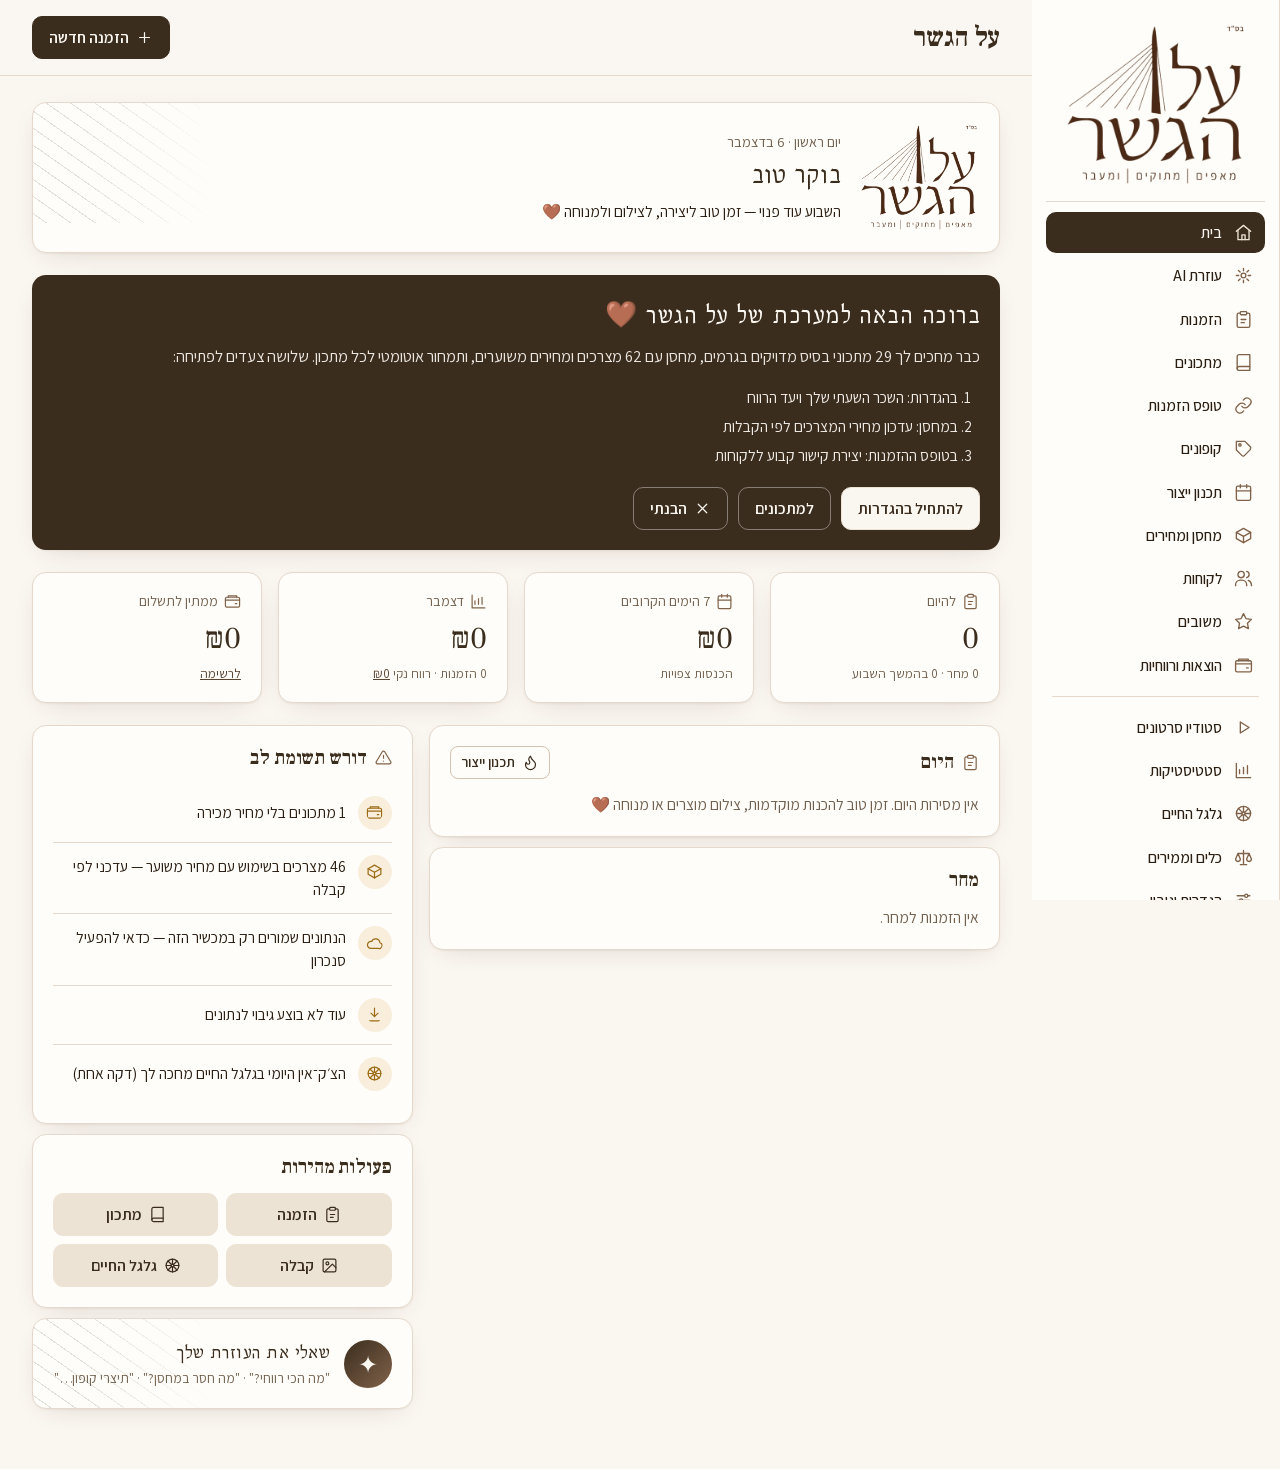
==== commit a6ffcbdc: "﻿טופס הזמנות: "שליחת ההזמנה" חובה אחרי התשלום + קרם פטיסייר לסופגניות - הלקוחה: "המשך לתשלום" ← תשלו" ====
--- a/index.html
+++ b/index.html
@@ -25,8 +25,8 @@
   <meta name="apple-mobile-web-app-status-bar-style" content="black-translucent">
   <link rel="manifest" href="manifest.webmanifest">
   <link href="css/fonts.css" rel="stylesheet">
-  <link rel="stylesheet" href="css/style.css?v=202611161000">
-  <script src="js/theme.js?v=202611161000"></script>
+  <link rel="stylesheet" href="css/style.css?v=202611161200">
+  <script src="js/theme.js?v=202611161200"></script>
 </head>
 <body>
   <div id="splash" aria-hidden="true">
@@ -55,33 +55,33 @@
   <div id="toast" role="status"></div>
   <dialog id="modal"></dialog>
 
-  <script src="js/core.js?v=202611161000"></script>
-  <script src="js/seed.js?v=202611161000"></script>
-  <script src="js/library.js?v=202611161000"></script>
-  <script src="js/ui.js?v=202611161000"></script>
-  <script src="js/sync.js?v=202611161000"></script>
-  <script src="js/receipts.js?v=202611161000"></script>
-  <script src="js/video-plan.js?v=202611161000"></script>
-  <script src="js/video-analyze.js?v=202611161000"></script>
-<script src="js/video-voice.js?v=202611161000"></script>
-  <script src="js/music.js?v=202611161000"></script>
-  <script src="js/video-render.js?v=202611161000"></script>
-  <script src="js/form.js?v=202611161000"></script>
-  <script src="js/pages/dashboard.js?v=202611161000"></script>
-  <script src="js/pages/recipes.js?v=202611161000"></script>
-  <script src="js/pages/pantry.js?v=202611161000"></script>
-  <script src="js/pages/orders.js?v=202611161000"></script>
-  <script src="js/pages/coupons.js?v=202611161000"></script>
-  <script src="js/pages/assistant.js?v=202611161000"></script>
-  <script src="js/pages/production.js?v=202611161000"></script>
-  <script src="js/pages/customers.js?v=202611161000"></script>
-  <script src="js/pages/feedback.js?v=202611161000"></script>
-  <script src="js/pages/expenses.js?v=202611161000"></script>
-  <script src="js/pages/video.js?v=202611161000"></script>
-  <script src="js/pages/stats.js?v=202611161000"></script>
-  <script src="js/pages/wheel.js?v=202611161000"></script>
-  <script src="js/pages/tools.js?v=202611161000"></script>
-  <script src="js/pages/settings.js?v=202611161000"></script>
-  <script src="js/app.js?v=202611161000"></script>
+  <script src="js/core.js?v=202611161200"></script>
+  <script src="js/seed.js?v=202611161200"></script>
+  <script src="js/library.js?v=202611161200"></script>
+  <script src="js/ui.js?v=202611161200"></script>
+  <script src="js/sync.js?v=202611161200"></script>
+  <script src="js/receipts.js?v=202611161200"></script>
+  <script src="js/video-plan.js?v=202611161200"></script>
+  <script src="js/video-analyze.js?v=202611161200"></script>
+<script src="js/video-voice.js?v=202611161200"></script>
+  <script src="js/music.js?v=202611161200"></script>
+  <script src="js/video-render.js?v=202611161200"></script>
+  <script src="js/form.js?v=202611161200"></script>
+  <script src="js/pages/dashboard.js?v=202611161200"></script>
+  <script src="js/pages/recipes.js?v=202611161200"></script>
+  <script src="js/pages/pantry.js?v=202611161200"></script>
+  <script src="js/pages/orders.js?v=202611161200"></script>
+  <script src="js/pages/coupons.js?v=202611161200"></script>
+  <script src="js/pages/assistant.js?v=202611161200"></script>
+  <script src="js/pages/production.js?v=202611161200"></script>
+  <script src="js/pages/customers.js?v=202611161200"></script>
+  <script src="js/pages/feedback.js?v=202611161200"></script>
+  <script src="js/pages/expenses.js?v=202611161200"></script>
+  <script src="js/pages/video.js?v=202611161200"></script>
+  <script src="js/pages/stats.js?v=202611161200"></script>
+  <script src="js/pages/wheel.js?v=202611161200"></script>
+  <script src="js/pages/tools.js?v=202611161200"></script>
+  <script src="js/pages/settings.js?v=202611161200"></script>
+  <script src="js/app.js?v=202611161200"></script>
 </body>
 </html>
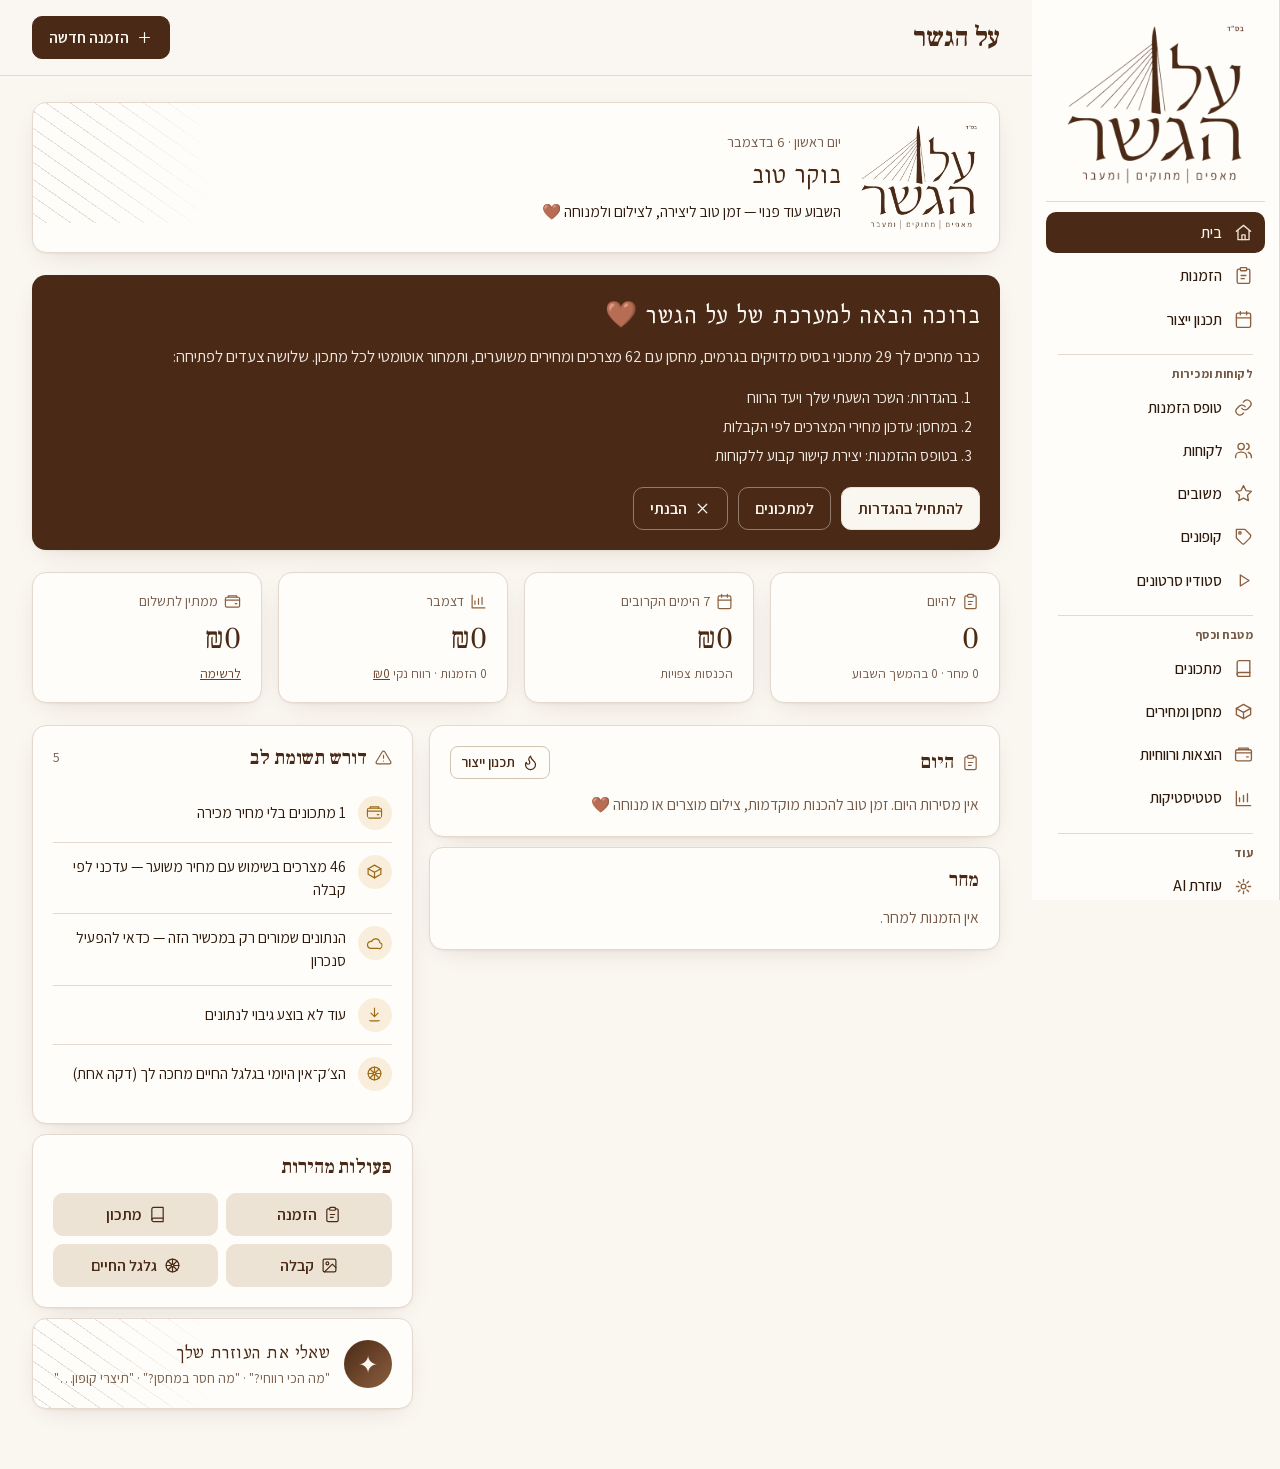
==== commit 78e5e2a7: "﻿עיצוב ונוחות: חום שוקולד בצבע הלוגו, תפריט בקבוצות, התראות לפי דחיפות - כל גווני החום (אפליקציה, טפ" ====
--- a/index.html
+++ b/index.html
@@ -4,7 +4,7 @@
   <meta charset="utf-8">
   <meta name="viewport" content="width=device-width, initial-scale=1, viewport-fit=cover">
   <title>על הגשר · ניהול</title>
-  <meta name="theme-color" content="#3b2d1e">
+  <meta name="theme-color" content="#4a2a16">
   <meta http-equiv="Content-Security-Policy" content="default-src 'self'; script-src 'self' 'wasm-unsafe-eval'; style-src 'self' 'unsafe-inline'; font-src 'self'; img-src 'self' data: blob: https://al-hagesher.github.io; connect-src 'self' blob: https://atyvnyfadjzedcdrrwpl.supabase.co; media-src 'self' blob: data:; worker-src 'self'; base-uri 'none'; object-src 'none'">
   <meta name="referrer" content="no-referrer">
   <meta name="apple-mobile-web-app-capable" content="yes">
@@ -25,8 +25,8 @@
   <meta name="apple-mobile-web-app-status-bar-style" content="black-translucent">
   <link rel="manifest" href="manifest.webmanifest">
   <link href="css/fonts.css" rel="stylesheet">
-  <link rel="stylesheet" href="css/style.css?v=202611161200">
-  <script src="js/theme.js?v=202611161200"></script>
+  <link rel="stylesheet" href="css/style.css?v=202611162000">
+  <script src="js/theme.js?v=202611162000"></script>
 </head>
 <body>
   <div id="splash" aria-hidden="true">
@@ -55,33 +55,33 @@
   <div id="toast" role="status"></div>
   <dialog id="modal"></dialog>
 
-  <script src="js/core.js?v=202611161200"></script>
-  <script src="js/seed.js?v=202611161200"></script>
-  <script src="js/library.js?v=202611161200"></script>
-  <script src="js/ui.js?v=202611161200"></script>
-  <script src="js/sync.js?v=202611161200"></script>
-  <script src="js/receipts.js?v=202611161200"></script>
-  <script src="js/video-plan.js?v=202611161200"></script>
-  <script src="js/video-analyze.js?v=202611161200"></script>
-<script src="js/video-voice.js?v=202611161200"></script>
-  <script src="js/music.js?v=202611161200"></script>
-  <script src="js/video-render.js?v=202611161200"></script>
-  <script src="js/form.js?v=202611161200"></script>
-  <script src="js/pages/dashboard.js?v=202611161200"></script>
-  <script src="js/pages/recipes.js?v=202611161200"></script>
-  <script src="js/pages/pantry.js?v=202611161200"></script>
-  <script src="js/pages/orders.js?v=202611161200"></script>
-  <script src="js/pages/coupons.js?v=202611161200"></script>
-  <script src="js/pages/assistant.js?v=202611161200"></script>
-  <script src="js/pages/production.js?v=202611161200"></script>
-  <script src="js/pages/customers.js?v=202611161200"></script>
-  <script src="js/pages/feedback.js?v=202611161200"></script>
-  <script src="js/pages/expenses.js?v=202611161200"></script>
-  <script src="js/pages/video.js?v=202611161200"></script>
-  <script src="js/pages/stats.js?v=202611161200"></script>
-  <script src="js/pages/wheel.js?v=202611161200"></script>
-  <script src="js/pages/tools.js?v=202611161200"></script>
-  <script src="js/pages/settings.js?v=202611161200"></script>
-  <script src="js/app.js?v=202611161200"></script>
+  <script src="js/core.js?v=202611162000"></script>
+  <script src="js/seed.js?v=202611162000"></script>
+  <script src="js/library.js?v=202611162000"></script>
+  <script src="js/ui.js?v=202611162000"></script>
+  <script src="js/sync.js?v=202611162000"></script>
+  <script src="js/receipts.js?v=202611162000"></script>
+  <script src="js/video-plan.js?v=202611162000"></script>
+  <script src="js/video-analyze.js?v=202611162000"></script>
+<script src="js/video-voice.js?v=202611162000"></script>
+  <script src="js/music.js?v=202611162000"></script>
+  <script src="js/video-render.js?v=202611162000"></script>
+  <script src="js/form.js?v=202611162000"></script>
+  <script src="js/pages/dashboard.js?v=202611162000"></script>
+  <script src="js/pages/recipes.js?v=202611162000"></script>
+  <script src="js/pages/pantry.js?v=202611162000"></script>
+  <script src="js/pages/orders.js?v=202611162000"></script>
+  <script src="js/pages/coupons.js?v=202611162000"></script>
+  <script src="js/pages/assistant.js?v=202611162000"></script>
+  <script src="js/pages/production.js?v=202611162000"></script>
+  <script src="js/pages/customers.js?v=202611162000"></script>
+  <script src="js/pages/feedback.js?v=202611162000"></script>
+  <script src="js/pages/expenses.js?v=202611162000"></script>
+  <script src="js/pages/video.js?v=202611162000"></script>
+  <script src="js/pages/stats.js?v=202611162000"></script>
+  <script src="js/pages/wheel.js?v=202611162000"></script>
+  <script src="js/pages/tools.js?v=202611162000"></script>
+  <script src="js/pages/settings.js?v=202611162000"></script>
+  <script src="js/app.js?v=202611162000"></script>
 </body>
 </html>
--- a/css/style.css
+++ b/css/style.css
@@ -1,18 +1,18 @@
 /* על הגשר — מערכת עיצוב לפי הלוגו: חום עמוק, נייר שמנת, קווי כבלים דקים */
 :root {
-  /* חום שוקולדי קהה — בלי גוון אדום, עמוק ומשוחק */
-  --brown: #3b2d1e;
-  --brown-2: #5a4432;
-  --brown-3: #80624a;
-  --caramel: #a8805a;
+  /* חום שוקולד — בדיוק בצבע הלוגו (#4a2a16), וגוונים בהירים יותר שלו */
+  --brown: #4a2a16;
+  --brown-2: #6a4127;
+  --brown-3: #8c5f3f;
+  --caramel: #ad7c50;
   --sand: #ece3d5;
   --sand-2: #f3ece2;
   --cream: #faf6f0;
   --paper: #fffdf9;
   --line: #e4d9cc;
   --line-2: #d2c4b2;
-  --ink: #2a1e13;
-  --muted: #705f4e;
+  --ink: #2e1a0d;
+  --muted: #745a49;
   --ok: #4c7445; --ok-bg: #e9f1e4;
   --warn: #9c6b16; --warn-bg: #f8eedb;
   --bad: #a13d2d; --bad-bg: #f7e4df;
@@ -78,7 +78,7 @@
 #splash {
   /* זהה למסך הפתיחה של הטלפון (assets/splash) — כך המעבר חלק, בלי "לוגו מודבק על דף לבן" */
   position: fixed; inset: 0; z-index: 1000; overflow: hidden;
-  background: radial-gradient(ellipse 75% 60% at 50% 42%, #503c28 0%, #3b2d1e 55%, #26180e 100%);
+  background: radial-gradient(ellipse 75% 60% at 50% 42%, #5e3720 0%, #4a2a16 55%, #2a160a 100%);
   transition: opacity .55s ease, visibility .55s; animation: splashFailsafe 0s 5s forwards;
 }
 #splash.done { opacity: 0; visibility: hidden; }
@@ -124,6 +124,8 @@
 .nav a.active { background: var(--brown); color: var(--cream); }
 .nav a.active svg { color: var(--sand); }
 .nav .sep { height: 1px; background: var(--line); margin: 10px 6px; }
+.more-alerts summary { cursor: pointer; color: var(--brown-3); font-weight: 600; padding: 8px 4px 2px; }
+.nav .nav-h { font-size: .74rem; font-weight: 700; color: var(--muted); letter-spacing: .04em; margin: 14px 12px 4px; padding-top: 10px; border-top: 1px solid var(--line); }
 .side-foot { margin-top: auto; padding: 12px 8px 0; font-size: .8rem; color: var(--muted); }
 .main-wrap { flex: 1; min-width: 0; display: flex; flex-direction: column; }
 .topbar {
@@ -476,7 +478,7 @@
 .fp-tabs { margin-bottom: 14px; }
 .fp-tools { display: flex; gap: 10px; align-items: center; flex-wrap: wrap; }
 .fp-tools input[type=search] { flex: 1; min-width: 160px; }
-.fp-bulk { display: flex; gap: 8px; align-items: center; flex-wrap: wrap; margin-top: 12px; padding: 8px 12px; border-radius: 12px; background: var(--brown); color: var(--cream); position: sticky; bottom: 14px; z-index: 4; box-shadow: 0 6px 20px rgba(59, 45, 30, .3); }
+.fp-bulk { display: flex; gap: 8px; align-items: center; flex-wrap: wrap; margin-top: 12px; padding: 8px 12px; border-radius: 12px; background: var(--brown); color: var(--cream); position: sticky; bottom: 14px; z-index: 4; box-shadow: 0 6px 20px rgba(74, 42, 22, .3); }
 .fp-bulk b { margin-inline-end: 4px; }
 .fp-bulk .btn.ghost { color: var(--cream); border-color: rgba(255, 255, 255, .35); }
 .fp-bulk.none { background: none; color: inherit; padding: 0; position: static; box-shadow: none; }
@@ -543,7 +545,7 @@
 }
 .fp-img { display: flex; align-items: center; gap: 12px; flex-wrap: wrap; }
 .fp-img img { width: 84px; height: 84px; object-fit: cover; border-radius: 12px; border: 1px solid var(--line); }
-.fp-phone { width: min(100%, 390px); margin: 0 auto; border: 9px solid var(--brown); border-radius: 34px; overflow: hidden; background: #fff; box-shadow: 0 10px 30px rgba(59, 45, 30, .22); }
+.fp-phone { width: min(100%, 390px); margin: 0 auto; border: 9px solid var(--brown); border-radius: 34px; overflow: hidden; background: #fff; box-shadow: 0 10px 30px rgba(74, 42, 22, .22); }
 .fp-phone iframe { display: block; width: 100%; height: min(680px, calc(100vh - 290px)); min-height: 380px; border: 0; }
 @media (max-width: 700px) { .fp-phone { border-width: 0; border-radius: 14px; box-shadow: 0 0 0 1px var(--line); } .fp-phone iframe { height: calc(100dvh - 250px); min-height: 340px; } }
 @media (max-width: 860px) { .fp-bulk { bottom: calc(84px + env(safe-area-inset-bottom, 0px)); } }
@@ -617,7 +619,7 @@
 
 /* ---------- הדפסה ---------- */
 @media print {
-  :root { --brown: #3b2d1e; --ink: #2a1e13; --paper: #fff; --cream: #fff; --line: #ddd; --muted: #666; }
+  :root { --brown: #4a2a16; --ink: #2e1a0d; --paper: #fff; --cream: #fff; --line: #ddd; --muted: #666; }
   .sidebar, .topbar, .tabbar, .no-print, #toast, .timers { display: none !important; }
   main { padding: 0; max-width: none; }
   body { background: #fff; }
@@ -655,7 +657,7 @@
 .vp-photos { display: grid; grid-template-columns: repeat(auto-fill, minmax(84px, 1fr)); gap: 8px; margin-top: 10px; }
 .vp-ph { position: relative; border-radius: 10px; overflow: hidden; background: var(--sand); aspect-ratio: 3 / 4; }
 .vp-ph img { width: 100%; height: 100%; object-fit: cover; display: block; }
-.vp-ph > span { position: absolute; top: 4px; right: 4px; background: rgba(38,24,14,.75); color: #fff; font-size: .7rem; font-weight: 700; padding: 0 6px; border-radius: 6px; }
+.vp-ph > span { position: absolute; top: 4px; right: 4px; background: rgba(42,22,10,.75); color: #fff; font-size: .7rem; font-weight: 700; padding: 0 6px; border-radius: 6px; }
 .vp-ph-b { position: absolute; inset: auto 0 0 0; display: flex; justify-content: space-between; background: linear-gradient(transparent, rgba(20,12,6,.65)); }
 .vp-ph-b .icon-btn { color: #fff; min-width: 28px; min-height: 28px; padding: 2px; }
 .vo-caps { margin-top: 12px; padding-top: 12px; border-top: 1px dashed var(--line); }
@@ -665,7 +667,7 @@
 .ve-row, .ce-row { display: flex; gap: 10px; align-items: flex-start; padding: 10px 0; border-bottom: 1px solid var(--line); }
 .ve-th { position: relative; width: 48px; height: 64px; border-radius: 8px; overflow: hidden; background: var(--sand); flex: none; }
 .ve-th img { width: 100%; height: 100%; object-fit: cover; }
-.ve-th span { position: absolute; bottom: 2px; right: 2px; background: rgba(38,24,14,.75); color: #fff; font-size: .68rem; font-weight: 700; padding: 0 5px; border-radius: 5px; }
+.ve-th span { position: absolute; bottom: 2px; right: 2px; background: rgba(42,22,10,.75); color: #fff; font-size: .68rem; font-weight: 700; padding: 0 5px; border-radius: 5px; }
 .ve-main, .ce-main { flex: 1; min-width: 0; }
 .ve-ctl { display: flex; flex-wrap: wrap; gap: 6px 10px; margin-top: 6px; }
 .ve-ctl label { display: flex; flex-direction: column; gap: 2px; font-size: .78rem; color: var(--muted); width: 96px; }
